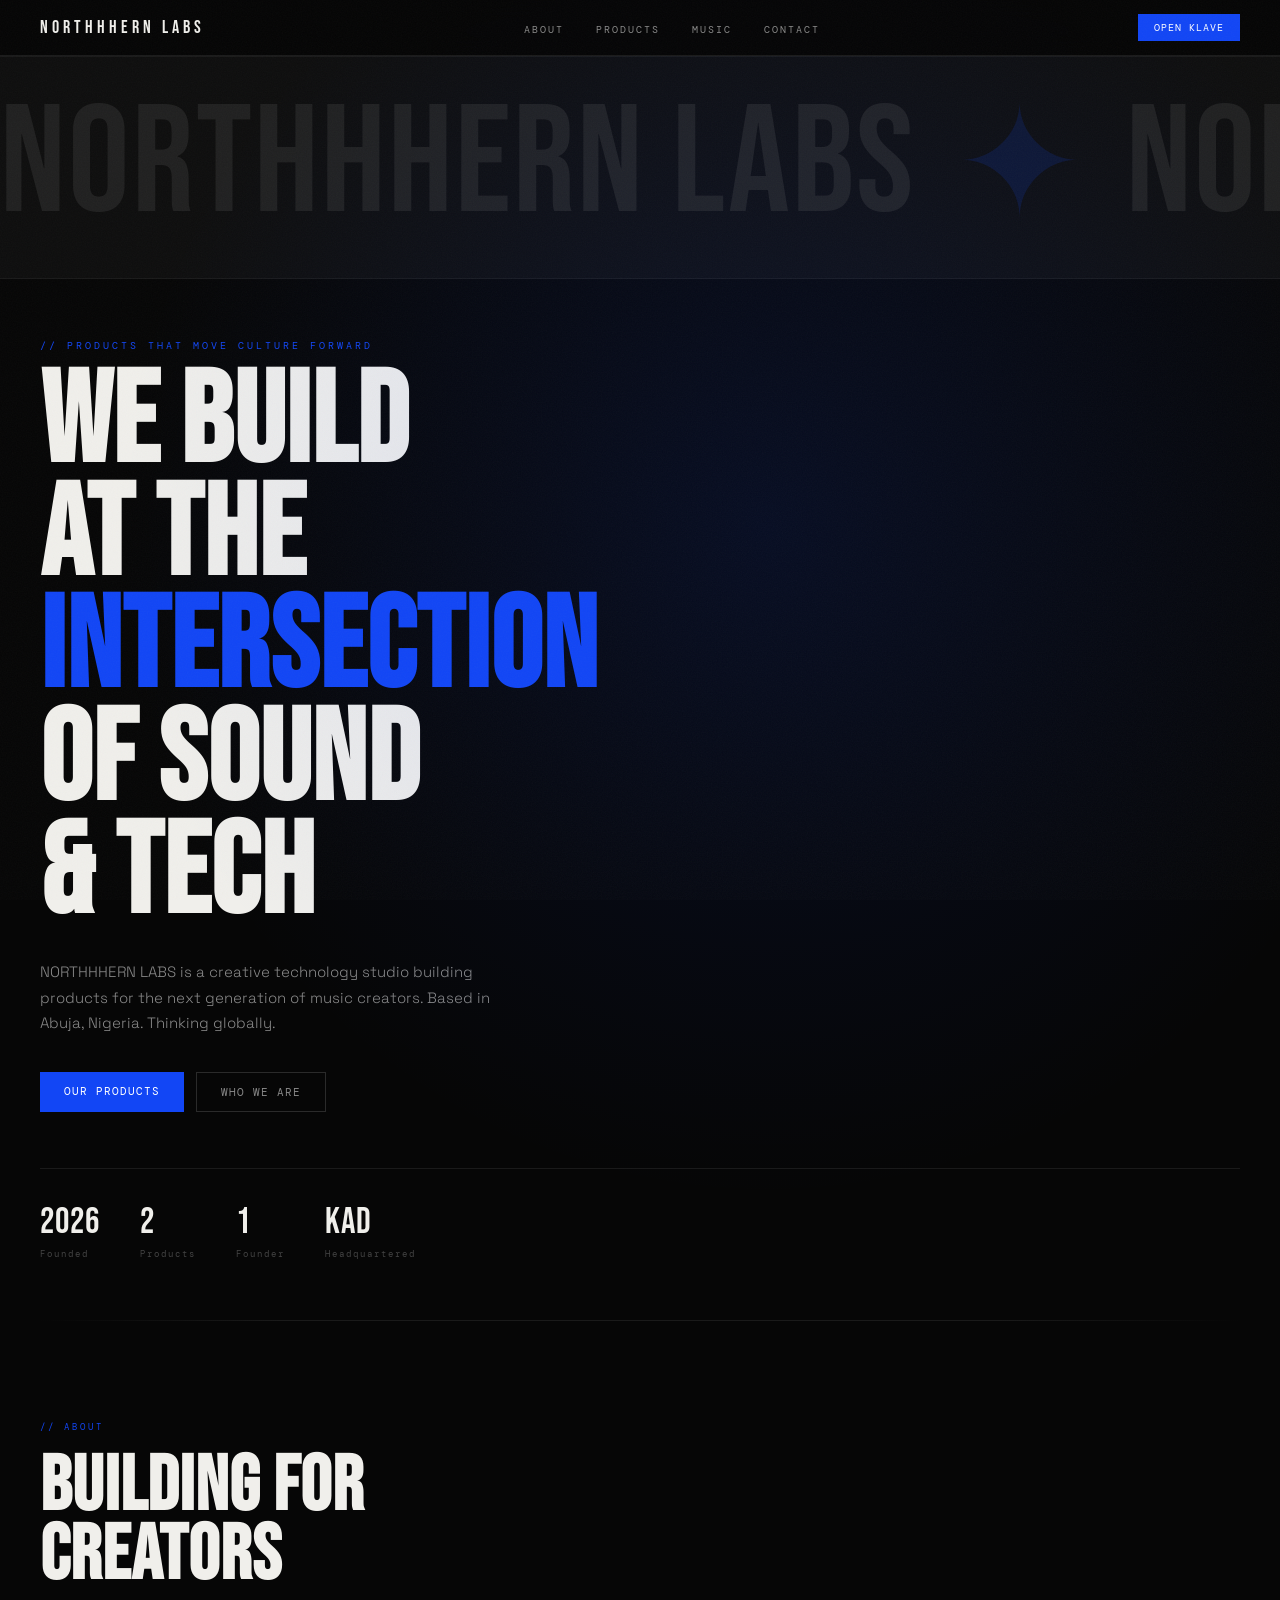
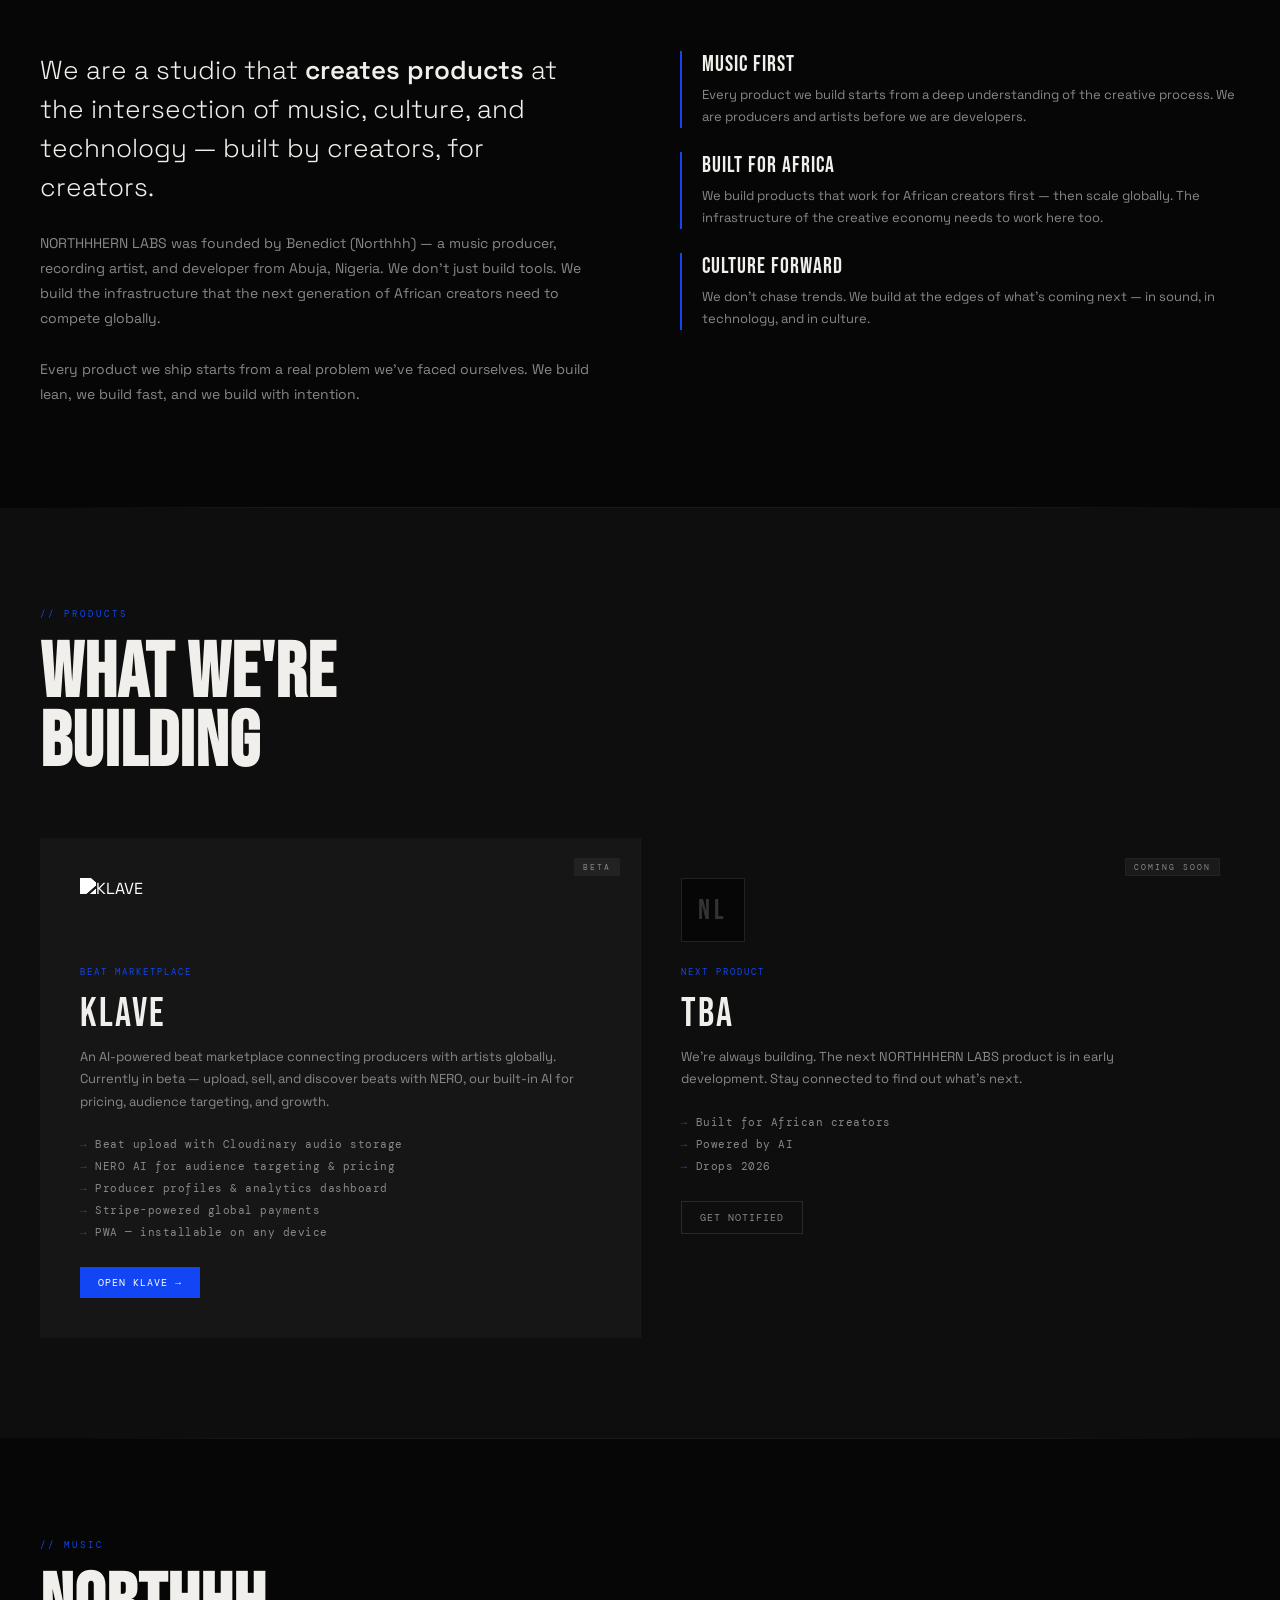
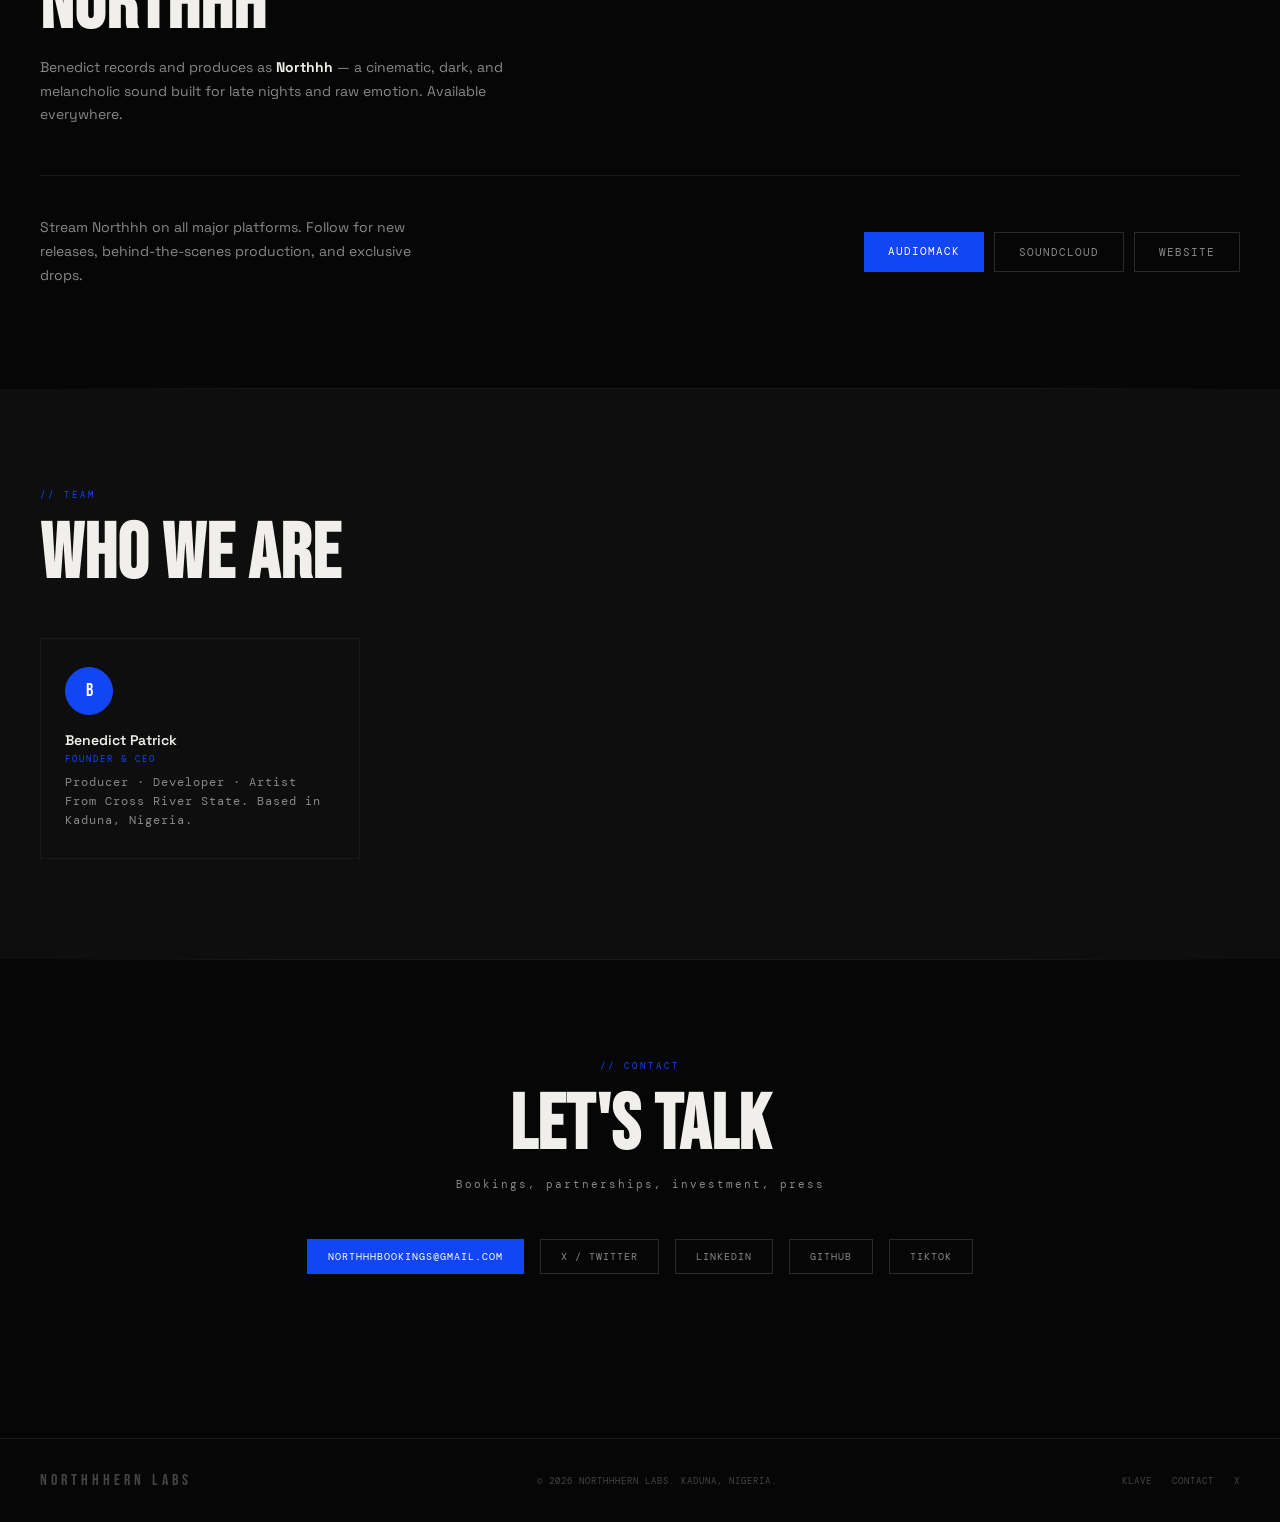
==== index.html @ 4d2eaf71 "Create index.html" ====
<!DOCTYPE html>
<html lang="en">
<head>
<meta charset="UTF-8"/>
<meta name="viewport" content="width=device-width, initial-scale=1.0"/>
<title>NORTHHHERN LABS</title>
<link href="https://fonts.googleapis.com/css2?family=Bebas+Neue&family=Space+Grotesk:wght@300;400;500;600&family=DM+Mono:wght@300;400&display=swap" rel="stylesheet"/>
<style>
*{margin:0;padding:0;box-sizing:border-box;}
:root{
  --black:#060606;
  --black2:#0e0e0e;
  --black3:#161616;
  --white:#F0EFEB;
  --blue:#1246F5;
  --blue2:#2D5BFF;
  --muted:#444;
  --muted2:#888;
  --H:'Bebas Neue',sans-serif;
  --B:'Space Grotesk',sans-serif;
  --M:'DM Mono',monospace;
}

html{scroll-behavior:smooth;}
body{background:var(--black);color:var(--white);font-family:var(--B);overflow-x:hidden;}

/* grain */
body::before{
  content:'';position:fixed;inset:0;pointer-events:none;z-index:9999;opacity:.035;
  background-image:url("data:image/svg+xml,%3Csvg xmlns='http://www.w3.org/2000/svg' width='250' height='250'%3E%3Cfilter id='n'%3E%3CfeTurbulence type='fractalNoise' baseFrequency='0.8' numOctaves='4'/%3E%3C/filter%3E%3Crect width='250' height='250' filter='url(%23n)'/%3E%3C/svg%3E");
}

/* ── NAV ── */
nav{
  position:fixed;top:0;left:0;right:0;z-index:500;
  height:56px;display:flex;align-items:center;justify-content:space-between;
  padding:0 40px;
  background:rgba(6,6,6,0.9);
  backdrop-filter:blur(12px);
  border-bottom:1px solid #1a1a1a;
}
.nav-logo{
  font-family:var(--H);font-size:18px;letter-spacing:4px;
  color:var(--white);text-decoration:none;
}
.nav-links{display:flex;gap:32px;list-style:none;}
.nav-links a{
  font-family:var(--M);font-size:10px;letter-spacing:2px;text-transform:uppercase;
  color:var(--muted2);text-decoration:none;transition:color .15s;cursor:pointer;
}
.nav-links a:hover{color:var(--white);}
.nav-cta{
  font-family:var(--M);font-size:10px;letter-spacing:1px;text-transform:uppercase;
  padding:7px 16px;background:var(--blue);color:#fff;border:none;cursor:pointer;
  text-decoration:none;transition:background .15s;
}
.nav-cta:hover{background:var(--blue2);}

/* ── HERO ── */
.hero{
  min-height:100vh;display:flex;flex-direction:column;justify-content:flex-end;
  padding:0 0 60px;overflow:hidden;position:relative;
}

.hero-bg{
  position:absolute;inset:0;
  background:radial-gradient(ellipse at 60% 40%, rgba(18,70,245,0.12) 0%, transparent 60%);
}

/* the signature — oversized scrolling marquee */
.marquee-wrap{
  overflow:hidden;border-top:1px solid #1a1a1a;border-bottom:1px solid #1a1a1a;
  margin-bottom:60px;background:var(--black2);
  padding:16px 0;
}
.marquee-track{
  display:flex;gap:40px;white-space:nowrap;
  animation:marquee 18s linear infinite;
  width:max-content;
}
.marquee-track span{
  font-family:var(--H);font-size:clamp(80px,12vw,160px);
  letter-spacing:2px;color:var(--white);opacity:.08;
  flex-shrink:0;
}
.marquee-track span.accent{color:var(--blue);opacity:.15;}
@keyframes marquee{from{transform:translateX(0);}to{transform:translateX(-50%)}}

.hero-content{padding:0 40px;}
.hero-eyebrow{
  font-family:var(--M);font-size:10px;letter-spacing:3px;text-transform:uppercase;
  color:var(--blue);margin-bottom:16px;
}
.hero-title{
  font-family:var(--H);
  font-size:clamp(56px,10vw,140px);
  line-height:.88;letter-spacing:1px;
  margin-bottom:28px;
}
.hero-title em{font-style:normal;color:var(--blue);}
.hero-body{
  max-width:480px;font-size:15px;font-weight:300;
  color:var(--muted2);line-height:1.7;margin-bottom:36px;
}
.hero-actions{display:flex;gap:12px;flex-wrap:wrap;}
.btn-primary{
  font-family:var(--M);font-size:11px;letter-spacing:1px;text-transform:uppercase;
  padding:12px 24px;background:var(--blue);color:#fff;border:none;cursor:pointer;
  text-decoration:none;transition:background .15s;display:inline-block;
}
.btn-primary:hover{background:var(--blue2);}
.btn-ghost{
  font-family:var(--M);font-size:11px;letter-spacing:1px;text-transform:uppercase;
  padding:12px 24px;background:transparent;color:var(--muted2);
  border:1px solid #2a2a2a;cursor:pointer;text-decoration:none;
  transition:all .15s;display:inline-block;
}
.btn-ghost:hover{border-color:var(--white);color:var(--white);}

.hero-stats{
  display:flex;gap:40px;margin-top:56px;
  padding-top:32px;border-top:1px solid #1a1a1a;
}
.stat-val{font-family:var(--H);font-size:36px;letter-spacing:1px;color:var(--white);}
.stat-label{font-family:var(--M);font-size:9px;color:var(--muted);letter-spacing:2px;margin-top:4px;}

/* ── SECTIONS ── */
section{padding:100px 40px;}

.section-label{
  font-family:var(--M);font-size:9px;letter-spacing:3px;text-transform:uppercase;
  color:var(--blue);margin-bottom:20px;display:block;
}
.section-title{
  font-family:var(--H);font-size:clamp(36px,6vw,80px);
  letter-spacing:1px;line-height:.9;margin-bottom:0;
}

/* ── ABOUT ── */
.about{background:var(--black);}
.about-grid{
  display:grid;grid-template-columns:1fr 1fr;gap:80px;align-items:start;
  margin-top:60px;
}
.about-left{}
.about-statement{
  font-size:clamp(18px,2.5vw,26px);font-weight:300;line-height:1.5;
  color:var(--white);margin-bottom:24px;
}
.about-statement strong{font-weight:600;}
.about-body{font-size:14px;color:var(--muted2);line-height:1.8;}

.about-right{display:flex;flex-direction:column;gap:24px;}
.pillar{
  border-left:2px solid var(--blue);padding-left:20px;
}
.pillar-title{font-family:var(--H);font-size:22px;letter-spacing:1px;margin-bottom:6px;}
.pillar-body{font-size:13px;color:var(--muted2);line-height:1.7;}

/* ── PRODUCTS ── */
.products{background:var(--black2);}
.products-grid{display:grid;grid-template-columns:1fr 1fr;gap:1px;background:#1a1a1a;margin-top:60px;}

.product-card{
  background:var(--black2);padding:40px;
  transition:background .2s;position:relative;overflow:hidden;
}
.product-card:hover{background:var(--black3);}
.product-card.featured{background:var(--black3);}

.pc-logo{
  width:64px;height:64px;margin-bottom:24px;
  display:flex;align-items:center;justify-content:center;
}
.pc-logo img{width:100%;height:100%;object-fit:contain;filter:brightness(0) invert(1);}

.pc-tag{
  font-family:var(--M);font-size:9px;letter-spacing:2px;text-transform:uppercase;
  color:var(--blue);margin-bottom:12px;
}
.pc-name{font-family:var(--H);font-size:40px;letter-spacing:2px;margin-bottom:8px;}
.pc-sub{font-size:13px;color:var(--muted2);line-height:1.7;margin-bottom:24px;}
.pc-features{list-style:none;display:flex;flex-direction:column;gap:8px;margin-bottom:28px;}
.pc-features li{
  font-family:var(--M);font-size:11px;color:var(--muted2);letter-spacing:.5px;
  display:flex;align-items:center;gap:8px;
}
.pc-features li::before{content:'→';color:var(--blue);}
.pc-link{
  font-family:var(--M);font-size:10px;letter-spacing:1px;text-transform:uppercase;
  padding:9px 18px;background:var(--blue);color:#fff;text-decoration:none;
  display:inline-block;transition:background .15s;
}
.pc-link:hover{background:var(--blue2);}
.pc-link.ghost{background:transparent;border:1px solid #2a2a2a;color:var(--muted2);}
.pc-link.ghost:hover{border-color:var(--white);color:var(--white);}

.pc-status{
  position:absolute;top:20px;right:20px;
  font-family:var(--M);font-size:8px;letter-spacing:2px;text-transform:uppercase;
  padding:3px 8px;
}
.pc-status.live{background:rgba(18,70,245,.15);color:var(--blue);border:1px solid rgba(18,70,245,.3);}
.pc-status.soon{background:rgba(255,255,255,.05);color:var(--muted2);border:1px solid #222;}

/* ── MUSIC ── */
.music{background:var(--black);}
.music-grid{
  display:grid;grid-template-columns:repeat(auto-fill,minmax(160px,1fr));
  gap:20px;margin-top:48px;
}
.music-card{cursor:pointer;transition:transform .15s;}
.music-card:hover{transform:translateY(-4px);}
.mc-art{
  aspect-ratio:1;background:var(--black3);margin-bottom:12px;
  display:flex;align-items:center;justify-content:center;
  font-family:var(--H);font-size:48px;color:#222;
  position:relative;overflow:hidden;border:1px solid #1a1a1a;
}
.mc-art-bg{position:absolute;inset:0;opacity:.4;}
.mc-play{
  position:absolute;inset:0;background:rgba(18,70,245,.7);
  display:flex;align-items:center;justify-content:center;
  opacity:0;transition:opacity .15s;font-size:20px;
}
.music-card:hover .mc-play{opacity:1;}
.mc-title{font-size:13px;font-weight:600;margin-bottom:3px;}
.mc-meta{font-family:var(--M);font-size:10px;color:var(--muted2);letter-spacing:1px;}

.music-cta{
  margin-top:48px;padding-top:40px;border-top:1px solid #1a1a1a;
  display:flex;align-items:center;justify-content:space-between;gap:24px;flex-wrap:wrap;
}
.music-cta-text{font-size:14px;color:var(--muted2);max-width:400px;line-height:1.7;}

/* ── TEAM ── */
.team{background:var(--black2);}
.team-grid{display:grid;grid-template-columns:repeat(auto-fill,minmax(200px,1fr));gap:1px;background:#1a1a1a;margin-top:48px;}
.team-card{background:var(--black2);padding:28px 24px;}
.tc-av{
  width:48px;height:48px;border-radius:50%;background:var(--black3);
  border:1px solid #222;margin-bottom:16px;
  display:flex;align-items:center;justify-content:center;
  font-family:var(--H);font-size:18px;color:var(--muted);
}
.tc-name{font-size:14px;font-weight:600;margin-bottom:4px;}
.tc-role{font-family:var(--M);font-size:9px;color:var(--blue);letter-spacing:2px;text-transform:uppercase;margin-bottom:8px;}
.tc-equity{font-family:var(--M);font-size:10px;color:var(--muted);letter-spacing:1px;}

/* ── CONTACT ── */
.contact{background:var(--black);text-align:center;}
.contact .section-title{margin-bottom:16px;}
.contact-sub{font-family:var(--M);font-size:11px;color:var(--muted2);letter-spacing:2px;margin-bottom:48px;}
.contact-links{display:flex;gap:16px;justify-content:center;flex-wrap:wrap;margin-bottom:64px;}
.contact-link{
  font-family:var(--M);font-size:10px;letter-spacing:1px;text-transform:uppercase;
  padding:10px 20px;border:1px solid #2a2a2a;color:var(--muted2);
  text-decoration:none;transition:all .15s;
}
.contact-link:hover{border-color:var(--blue);color:var(--blue);}
.contact-link.primary{background:var(--blue);color:#fff;border-color:var(--blue);}
.contact-link.primary:hover{background:var(--blue2);}

/* ── FOOTER ── */
footer{
  padding:32px 40px;border-top:1px solid #1a1a1a;
  display:flex;align-items:center;justify-content:space-between;flex-wrap:wrap;gap:16px;
  background:var(--black);
}
.footer-logo{font-family:var(--H);font-size:16px;letter-spacing:4px;color:var(--muted);}
.footer-copy{font-family:var(--M);font-size:9px;color:var(--muted);letter-spacing:1px;}
.footer-links{display:flex;gap:20px;}
.footer-links a{font-family:var(--M);font-size:9px;color:var(--muted);letter-spacing:1px;text-decoration:none;transition:color .15s;}
.footer-links a:hover{color:var(--white);}

/* ── DIVIDER ── */
.pipe-divider{
  height:1px;background:linear-gradient(to right,transparent,#1a1a1a 20%,#1a1a1a 80%,transparent);
  margin:0 40px;
}

/* ── RESPONSIVE ── */
@media(max-width:768px){
  nav{padding:0 20px;}
  .nav-links{display:none;}
  section{padding:64px 20px;}
  .hero-content{padding:0 20px;}
  .hero-stats{gap:24px;flex-wrap:wrap;}
  .about-grid{grid-template-columns:1fr;gap:40px;}
  .products-grid{grid-template-columns:1fr;}
  .team-grid{grid-template-columns:1fr 1fr;}
  .music-grid{grid-template-columns:repeat(auto-fill,minmax(130px,1fr));}
  .music-cta{flex-direction:column;align-items:flex-start;}
  footer{flex-direction:column;align-items:flex-start;padding:24px 20px;}
  .pipe-divider{margin:0 20px;}
  .marquee-track span{font-size:clamp(60px,16vw,100px);}
}
</style>
</head>
<body>

<!-- NAV -->
<nav>
  <a class="nav-logo" href="#">NORTHHHERN LABS</a>
  <ul class="nav-links">
    <li><a href="#about">About</a></li>
    <li><a href="#products">Products</a></li>
    <li><a href="#music">Music</a></li>
    <li><a href="#contact">Contact</a></li>
  </ul>
  <a class="nav-cta" href="https://nero-sandy.vercel.app" target="_blank">Open KLAVE</a>
</nav>

<!-- HERO -->
<div class="hero" style="padding-top:56px;">
  <div class="hero-bg"></div>

  <div class="marquee-wrap">
    <div class="marquee-track">
      <span>NORTHHHERN LABS</span>
      <span class="accent">✦</span>
      <span>NORTHHHERN LABS</span>
      <span class="accent">✦</span>
      <span>NORTHHHERN LABS</span>
      <span class="accent">✦</span>
      <span>NORTHHHERN LABS</span>
      <span class="accent">✦</span>
      <span>NORTHHHERN LABS</span>
      <span class="accent">✦</span>
      <span>NORTHHHERN LABS</span>
      <span class="accent">✦</span>
    </div>
  </div>

  <div class="hero-content">
    <div class="hero-eyebrow">// Products that move culture forward</div>
    <h1 class="hero-title">WE BUILD<br>AT THE<br><em>INTERSECTION</em><br>OF SOUND<br>& TECH</h1>
    <p class="hero-body">NORTHHHERN LABS is a creative technology studio building products for the next generation of music creators. Based in Abuja, Nigeria. Thinking globally.</p>
    <div class="hero-actions">
      <a class="btn-primary" href="#products">Our Products</a>
      <a class="btn-ghost" href="#about">Who We Are</a>
    </div>

    <div class="hero-stats">
      <div>
        <div class="stat-val">2026</div>
        <div class="stat-label">Founded</div>
      </div>
      <div>
        <div class="stat-val">2</div>
        <div class="stat-label">Products</div>
      </div>
      <div>
        <div class="stat-val">1</div>
        <div class="stat-label">Founder</div>
      </div>
      <div>
        <div class="stat-val">KAD</div>
        <div class="stat-label">Headquartered</div>
      </div>
    </div>
  </div>
</div>

<div class="pipe-divider"></div>

<!-- ABOUT -->
<section class="about" id="about">
  <span class="section-label">// About</span>
  <h2 class="section-title">BUILDING FOR<br>CREATORS</h2>
  <div class="about-grid">
    <div class="about-left">
      <p class="about-statement">We are a studio that <strong>creates products</strong> at the intersection of music, culture, and technology — built by creators, for creators.</p>
      <p class="about-body">NORTHHHERN LABS was founded by Benedict (Northhh) — a music producer, recording artist, and developer from Abuja, Nigeria. We don't just build tools. We build the infrastructure that the next generation of African creators need to compete globally.<br><br>Every product we ship starts from a real problem we've faced ourselves. We build lean, we build fast, and we build with intention.</p>
    </div>
    <div class="about-right">
      <div class="pillar">
        <div class="pillar-title">MUSIC FIRST</div>
        <div class="pillar-body">Every product we build starts from a deep understanding of the creative process. We are producers and artists before we are developers.</div>
      </div>
      <div class="pillar">
        <div class="pillar-title">BUILT FOR AFRICA</div>
        <div class="pillar-body">We build products that work for African creators first — then scale globally. The infrastructure of the creative economy needs to work here too.</div>
      </div>
      <div class="pillar">
        <div class="pillar-title">CULTURE FORWARD</div>
        <div class="pillar-body">We don't chase trends. We build at the edges of what's coming next — in sound, in technology, and in culture.</div>
      </div>
    </div>
  </div>
</section>

<div class="pipe-divider"></div>

<!-- PRODUCTS -->
<section class="products" id="products">
  <span class="section-label">// Products</span>
  <h2 class="section-title">WHAT WE'RE<br>BUILDING</h2>
  <div class="products-grid">

    <!-- KLAVE -->
    <div class="product-card featured">
      <div class="pc-status soon">BETA</div>
      <div class="pc-logo">
        <img src="/KLAVE_Discord_PFP.png" alt="KLAVE"/>
      </div>
      <div class="pc-tag">Beat Marketplace</div>
      <div class="pc-name">KLAVE</div>
      <div class="pc-sub">An AI-powered beat marketplace connecting producers with artists globally. Currently in beta — upload, sell, and discover beats with NERO, our built-in AI for pricing, audience targeting, and growth.</div>
      <ul class="pc-features">
        <li>Beat upload with Cloudinary audio storage</li>
        <li>NERO AI for audience targeting & pricing</li>
        <li>Producer profiles & analytics dashboard</li>
        <li>Stripe-powered global payments</li>
        <li>PWA — installable on any device</li>
      </ul>
      <a class="pc-link" href="https://nero-sandy.vercel.app" target="_blank">Open KLAVE →</a>
    </div>

    <!-- NEXT PRODUCT -->
    <div class="product-card">
      <div class="pc-status soon">COMING SOON</div>
      <div class="pc-logo" style="background:var(--black);border:1px solid #222;display:flex;align-items:center;justify-content:center;">
        <span style="font-family:var(--H);font-size:28px;letter-spacing:4px;color:#333;">NL</span>
      </div>
      <div class="pc-tag">Next Product</div>
      <div class="pc-name">TBA</div>
      <div class="pc-sub">We're always building. The next NORTHHHERN LABS product is in early development. Stay connected to find out what's next.</div>
      <ul class="pc-features">
        <li>Built for African creators</li>
        <li>Powered by AI</li>
        <li>Drops 2026</li>
      </ul>
      <a class="pc-link ghost" href="#contact">Get Notified</a>
    </div>

  </div>
</section>

<div class="pipe-divider"></div>

<!-- MUSIC -->
<section class="music" id="music">
  <span class="section-label">// Music</span>
  <h2 class="section-title">NORTHHH</h2>
  <div style="margin-top:16px;font-size:14px;color:var(--muted2);max-width:480px;line-height:1.7;">
    Benedict records and produces as <strong style="color:var(--white);">Northhh</strong> — a cinematic, dark, and melancholic sound built for late nights and raw emotion. Available everywhere.
  </div>

  <div class="music-cta">
    <p class="music-cta-text">Stream Northhh on all major platforms. Follow for new releases, behind-the-scenes production, and exclusive drops.</p>
    <div style="display:flex;gap:10px;flex-wrap:wrap;">
      <a class="btn-primary" href="https://audiomack.com/northhh" target="_blank">Audiomack</a>
      <a class="btn-ghost" href="https://soundcloud.com/northhh" target="_blank">SoundCloud</a>
      <a class="btn-ghost" href="https://northhhdotcum.vercel.app" target="_blank">Website</a>
    </div>
  </div>
</section>

<div class="pipe-divider"></div>

<!-- TEAM -->
<section class="team" id="team">
  <span class="section-label">// Team</span>
  <h2 class="section-title">WHO WE ARE</h2>
  <div style="margin-top:48px;max-width:320px;">
    <div class="team-card" style="border:1px solid #1a1a1a;">
      <div class="tc-av" style="background:var(--blue);color:#fff;border-color:var(--blue);">B</div>
      <div class="tc-name">Benedict Patrick</div>
      <div class="tc-role">Founder & CEO</div>
      <div class="tc-equity" style="margin-top:8px;font-size:12px;color:var(--muted2);line-height:1.6;">Producer · Developer · Artist<br>From Cross River State. Based in Kaduna, Nigeria.</div>
    </div>
  </div>
</section>

<div class="pipe-divider"></div>

<!-- CONTACT -->
<section class="contact" id="contact">
  <span class="section-label" style="display:block;text-align:center;">// Contact</span>
  <h2 class="section-title">LET'S TALK</h2>
  <p class="contact-sub">Bookings, partnerships, investment, press</p>
  <div class="contact-links">
    <a class="contact-link primary" href="mailto:Northhhbookings@gmail.com">Northhhbookings@gmail.com</a>
    <a class="contact-link" href="https://twitter.com/Beatsbynorthhh" target="_blank">X / Twitter</a>
    <a class="contact-link" href="https://www.linkedin.com/in/benedict-patrick" target="_blank">LinkedIn</a>
    <a class="contact-link" href="https://github.com/beatsbynorth21" target="_blank">GitHub</a>
    <a class="contact-link" href="https://www.tiktok.com/@Northhh_zzz" target="_blank">TikTok</a>
  </div>
</section>

<!-- FOOTER -->
<footer>
  <div class="footer-logo">NORTHHHERN LABS</div>
  <div class="footer-copy">© 2026 NORTHHHERN LABS. KADUNA, NIGERIA.</div>
  <div class="footer-links">
    <a href="https://nero-sandy.vercel.app" target="_blank">KLAVE</a>
    <a href="mailto:Northhhbookings@gmail.com">CONTACT</a>
    <a href="https://twitter.com/Beatsbynorthhh" target="_blank">X</a>
  </div>
</footer>

</body>
</html>
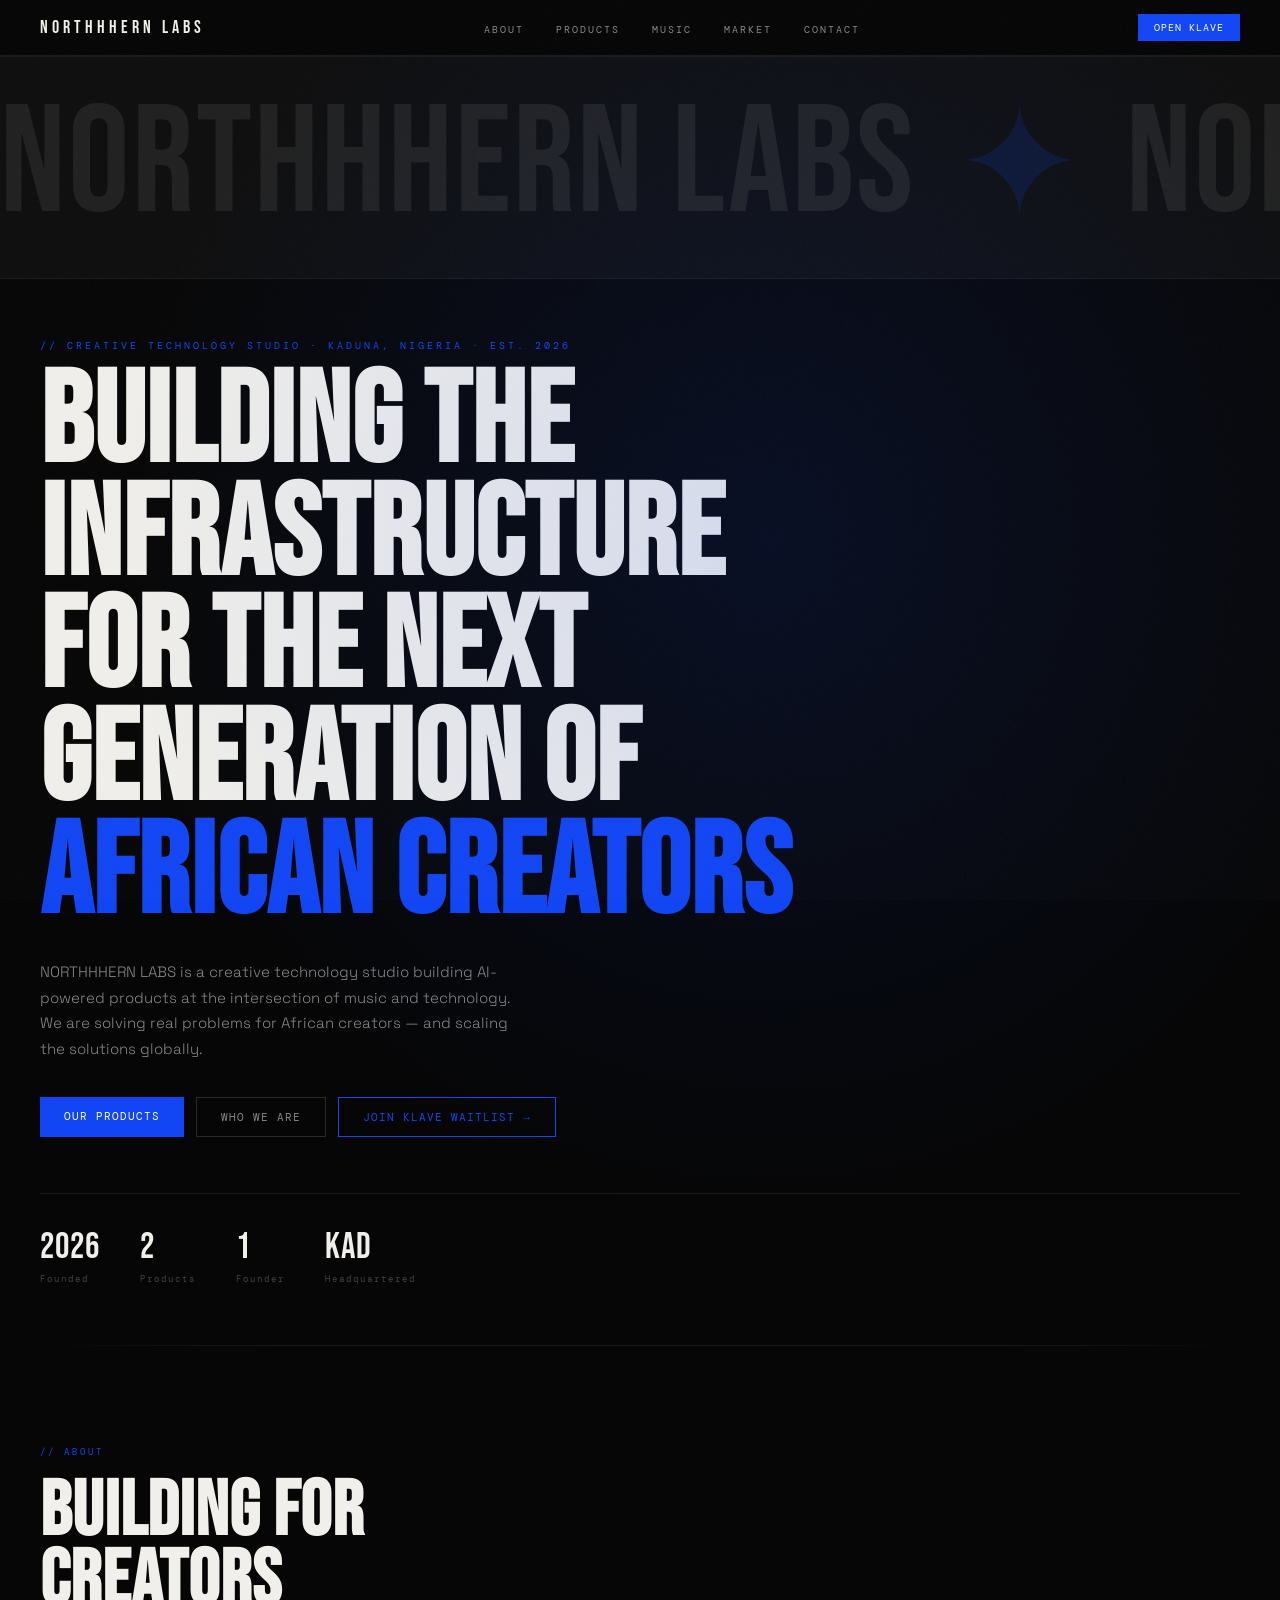
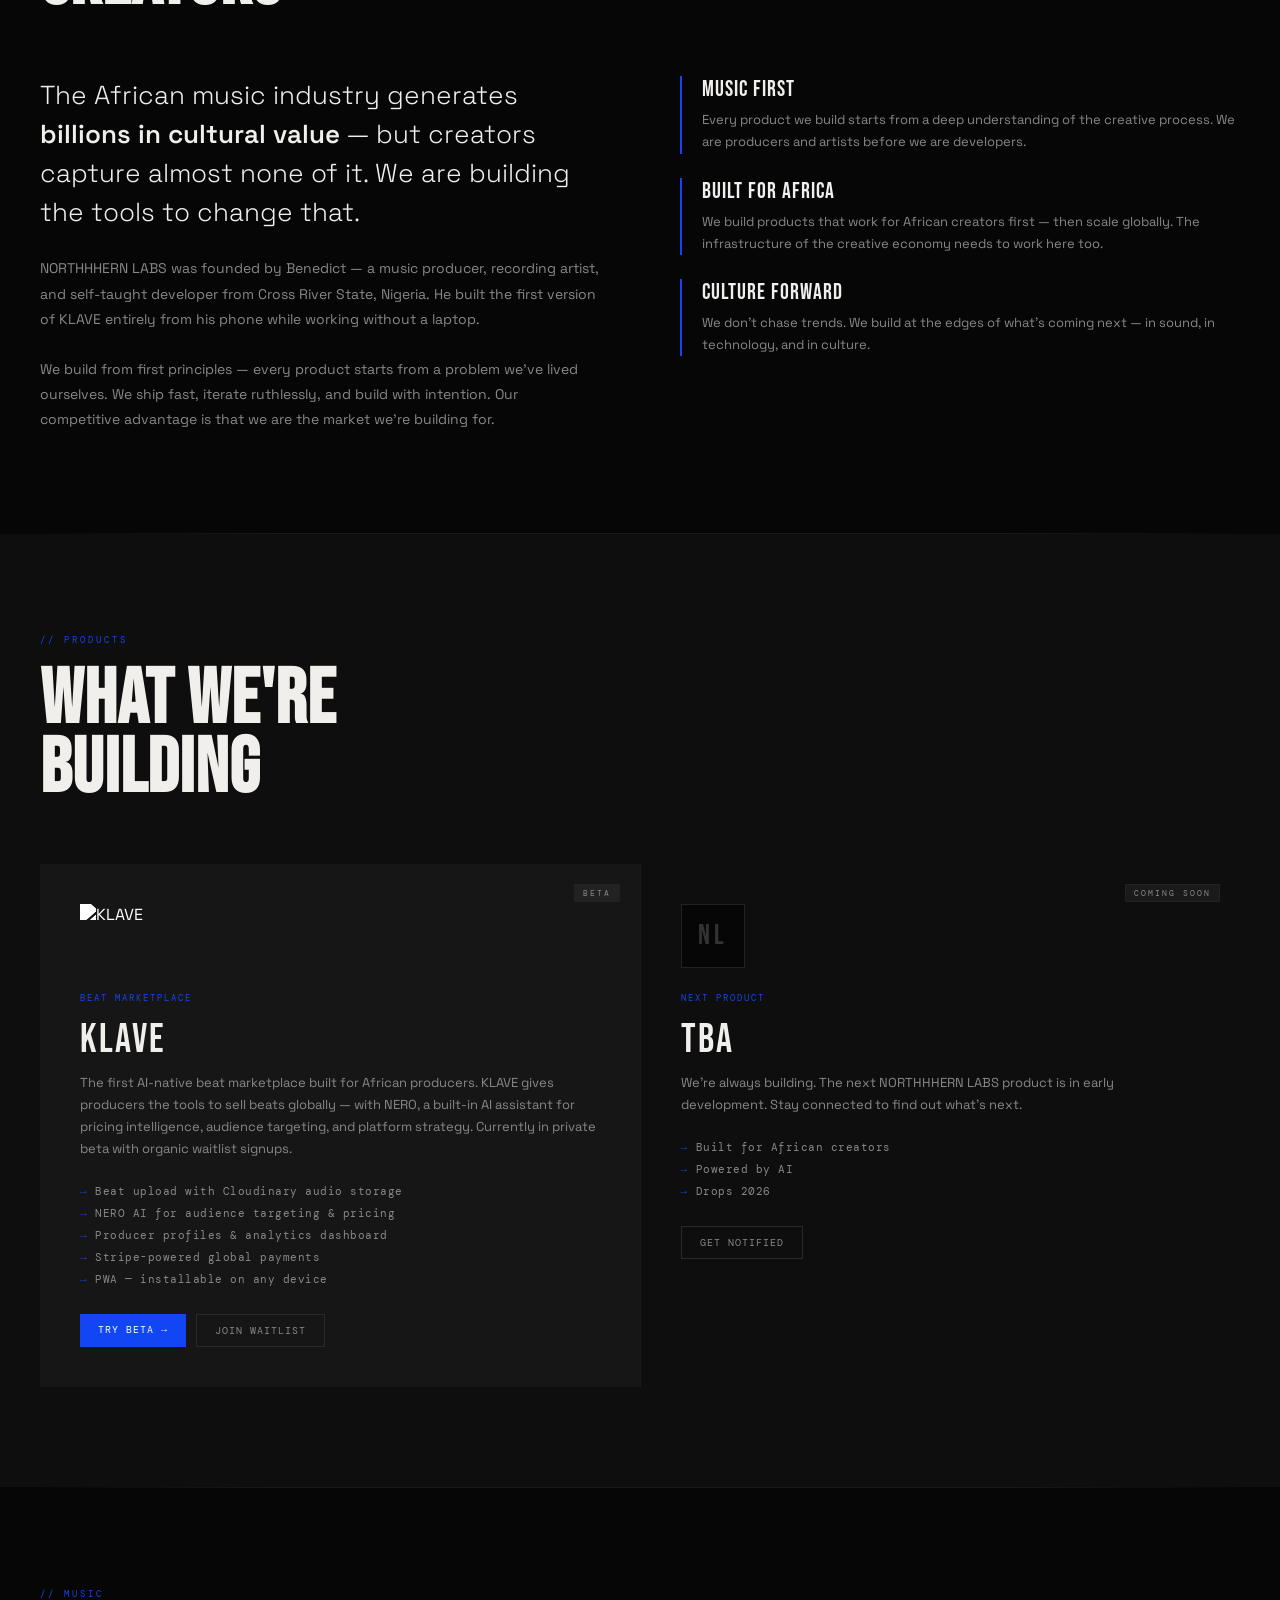
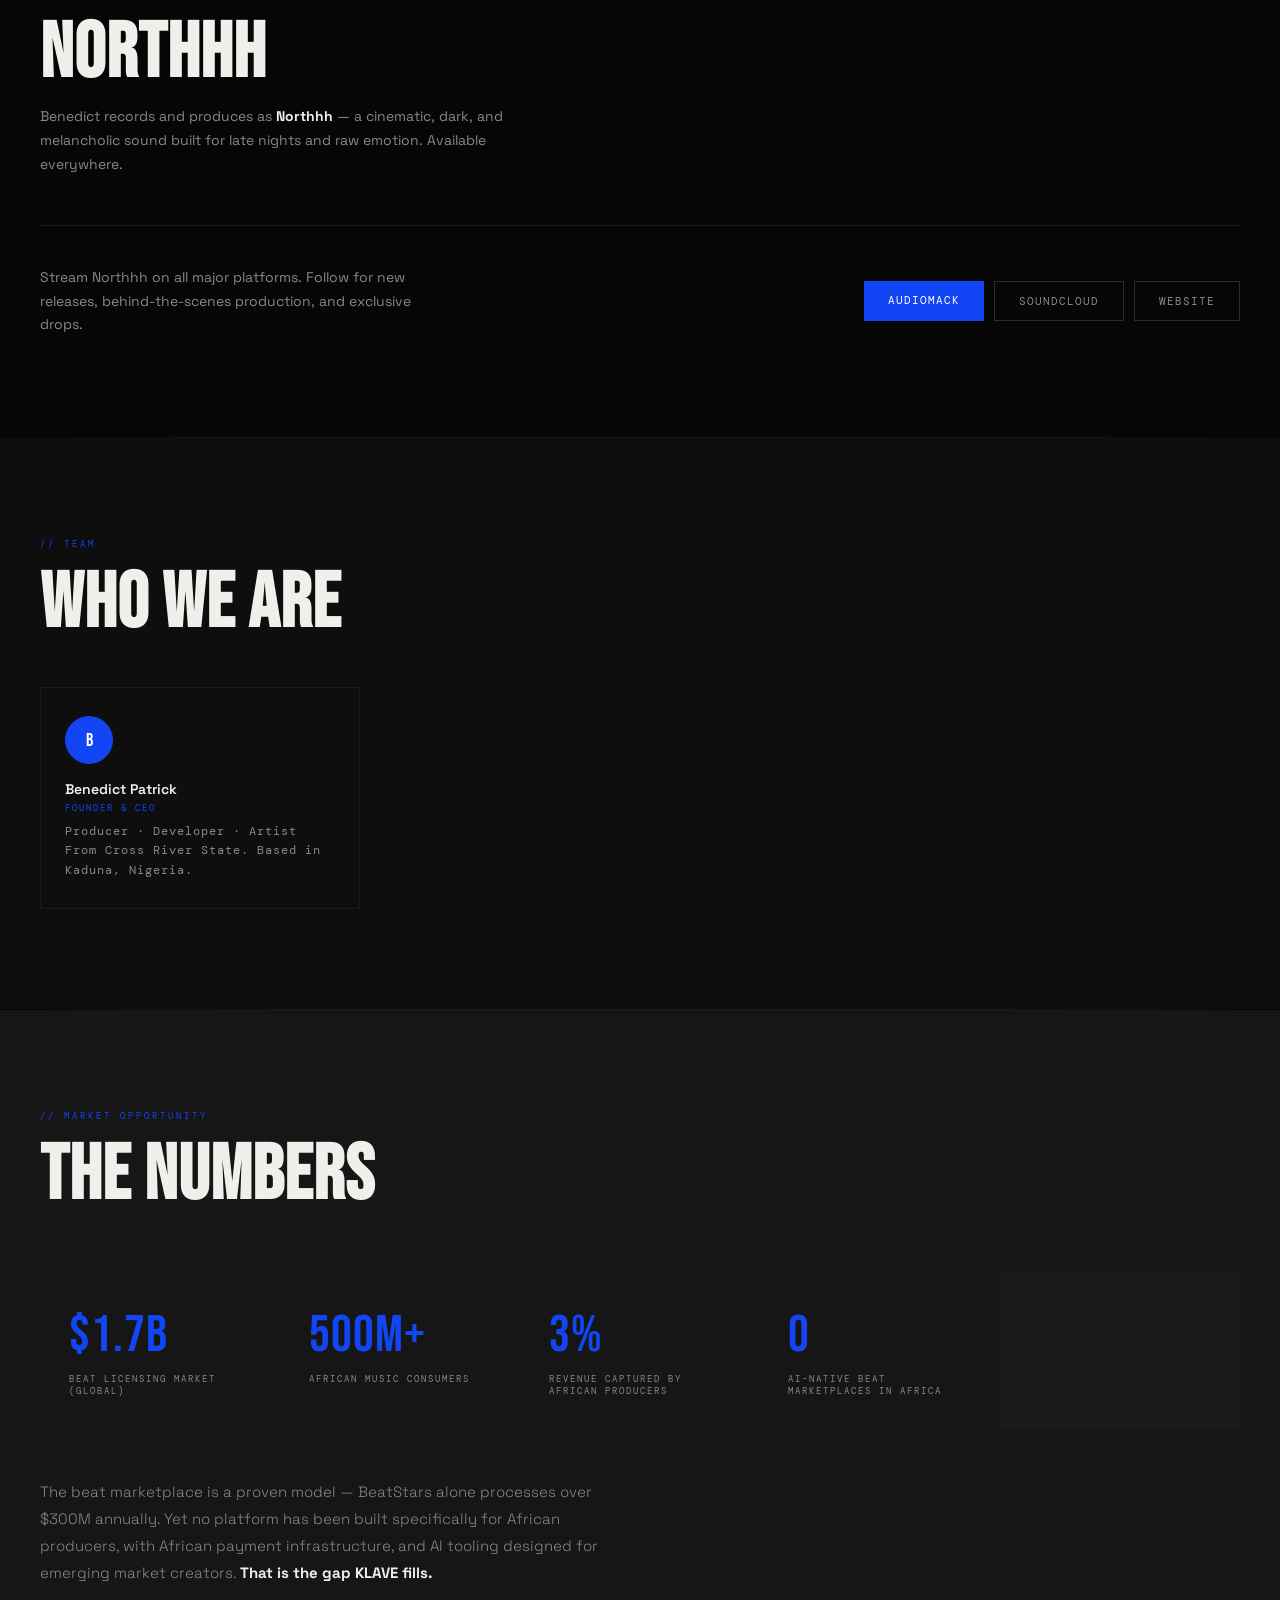
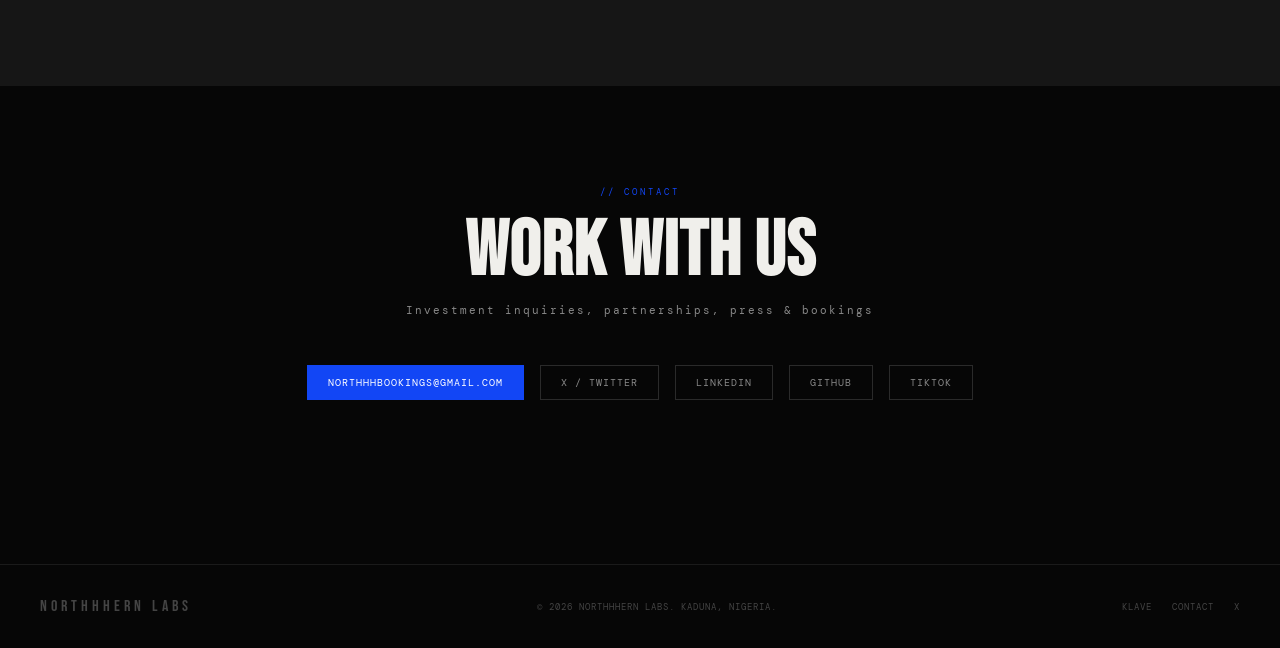
==== commit cfbdb9e5: "First update" ====
--- a/index.html
+++ b/index.html
@@ -306,6 +306,7 @@
     <li><a href="#about">About</a></li>
     <li><a href="#products">Products</a></li>
     <li><a href="#music">Music</a></li>
+    <li><a href="#market">Market</a></li>
     <li><a href="#contact">Contact</a></li>
   </ul>
   <a class="nav-cta" href="https://nero-sandy.vercel.app" target="_blank">Open KLAVE</a>
@@ -333,12 +334,13 @@
   </div>
 
   <div class="hero-content">
-    <div class="hero-eyebrow">// Products that move culture forward</div>
-    <h1 class="hero-title">WE BUILD<br>AT THE<br><em>INTERSECTION</em><br>OF SOUND<br>& TECH</h1>
-    <p class="hero-body">NORTHHHERN LABS is a creative technology studio building products for the next generation of music creators. Based in Abuja, Nigeria. Thinking globally.</p>
+    <div class="hero-eyebrow">// Creative Technology Studio · Kaduna, Nigeria · Est. 2026</div>
+    <h1 class="hero-title">BUILDING THE<br>INFRASTRUCTURE<br>FOR THE NEXT<br>GENERATION OF<br><em>AFRICAN CREATORS</em></h1>
+    <p class="hero-body">NORTHHHERN LABS is a creative technology studio building AI-powered products at the intersection of music and technology. We are solving real problems for African creators — and scaling the solutions globally.</p>
     <div class="hero-actions">
       <a class="btn-primary" href="#products">Our Products</a>
       <a class="btn-ghost" href="#about">Who We Are</a>
+      <a class="btn-ghost" href="https://splicewaitlist.vercel.app" target="_blank" style="border-color:var(--blue);color:var(--blue);">Join KLAVE Waitlist →</a>
     </div>
 
     <div class="hero-stats">
@@ -370,8 +372,8 @@
   <h2 class="section-title">BUILDING FOR<br>CREATORS</h2>
   <div class="about-grid">
     <div class="about-left">
-      <p class="about-statement">We are a studio that <strong>creates products</strong> at the intersection of music, culture, and technology — built by creators, for creators.</p>
-      <p class="about-body">NORTHHHERN LABS was founded by Benedict (Northhh) — a music producer, recording artist, and developer from Abuja, Nigeria. We don't just build tools. We build the infrastructure that the next generation of African creators need to compete globally.<br><br>Every product we ship starts from a real problem we've faced ourselves. We build lean, we build fast, and we build with intention.</p>
+      <p class="about-statement">The African music industry generates <strong>billions in cultural value</strong> — but creators capture almost none of it. We are building the tools to change that.</p>
+      <p class="about-body">NORTHHHERN LABS was founded by Benedict — a music producer, recording artist, and self-taught developer from Cross River State, Nigeria. He built the first version of KLAVE entirely from his phone while working without a laptop.<br><br>We build from first principles — every product starts from a problem we've lived ourselves. We ship fast, iterate ruthlessly, and build with intention. Our competitive advantage is that we are the market we're building for.</p>
     </div>
     <div class="about-right">
       <div class="pillar">
@@ -406,7 +408,7 @@
       </div>
       <div class="pc-tag">Beat Marketplace</div>
       <div class="pc-name">KLAVE</div>
-      <div class="pc-sub">An AI-powered beat marketplace connecting producers with artists globally. Currently in beta — upload, sell, and discover beats with NERO, our built-in AI for pricing, audience targeting, and growth.</div>
+      <div class="pc-sub">The first AI-native beat marketplace built for African producers. KLAVE gives producers the tools to sell beats globally — with NERO, a built-in AI assistant for pricing intelligence, audience targeting, and platform strategy. Currently in private beta with organic waitlist signups.</div>
       <ul class="pc-features">
         <li>Beat upload with Cloudinary audio storage</li>
         <li>NERO AI for audience targeting & pricing</li>
@@ -414,7 +416,10 @@
         <li>Stripe-powered global payments</li>
         <li>PWA — installable on any device</li>
       </ul>
-      <a class="pc-link" href="https://nero-sandy.vercel.app" target="_blank">Open KLAVE →</a>
+      <div style="display:flex;gap:10px;flex-wrap:wrap;">
+        <a class="pc-link" href="https://nero-sandy.vercel.app" target="_blank">Try Beta →</a>
+        <a class="pc-link ghost" href="https://splicewaitlist.vercel.app" target="_blank">Join Waitlist</a>
+      </div>
     </div>
 
     <!-- NEXT PRODUCT -->
@@ -452,7 +457,7 @@
     <div style="display:flex;gap:10px;flex-wrap:wrap;">
       <a class="btn-primary" href="https://audiomack.com/northhh" target="_blank">Audiomack</a>
       <a class="btn-ghost" href="https://soundcloud.com/northhh" target="_blank">SoundCloud</a>
-      <a class="btn-ghost" href="https://northhhdotcum.vercel.app" target="_blank">Website</a>
+      <a class="btn-ghost" href="https://t.co/rF6v9ky8tt" target="_blank">Website</a>
     </div>
   </div>
 </section>
@@ -475,11 +480,38 @@
 
 <div class="pipe-divider"></div>
 
+<!-- MARKET -->
+<section style="background:var(--black3);padding:100px 40px;" id="market">
+  <span class="section-label">// Market Opportunity</span>
+  <h2 class="section-title">THE NUMBERS</h2>
+  <div style="display:grid;grid-template-columns:repeat(auto-fill,minmax(220px,1fr));gap:1px;background:#1a1a1a;border:1px solid #1a1a1a;margin-top:60px;">
+    <div style="background:var(--black3);padding:32px 28px;">
+      <div style="font-family:var(--H);font-size:52px;color:var(--blue);letter-spacing:1px;">$1.7B</div>
+      <div style="font-family:var(--M);font-size:9px;color:var(--muted2);letter-spacing:2px;margin-top:6px;text-transform:uppercase;">Beat Licensing Market (Global)</div>
+    </div>
+    <div style="background:var(--black3);padding:32px 28px;">
+      <div style="font-family:var(--H);font-size:52px;color:var(--blue);letter-spacing:1px;">500M+</div>
+      <div style="font-family:var(--M);font-size:9px;color:var(--muted2);letter-spacing:2px;margin-top:6px;text-transform:uppercase;">African Music Consumers</div>
+    </div>
+    <div style="background:var(--black3);padding:32px 28px;">
+      <div style="font-family:var(--H);font-size:52px;color:var(--blue);letter-spacing:1px;">3%</div>
+      <div style="font-family:var(--M);font-size:9px;color:var(--muted2);letter-spacing:2px;margin-top:6px;text-transform:uppercase;">Revenue Captured by African Producers</div>
+    </div>
+    <div style="background:var(--black3);padding:32px 28px;">
+      <div style="font-family:var(--H);font-size:52px;color:var(--blue);letter-spacing:1px;">0</div>
+      <div style="font-family:var(--M);font-size:9px;color:var(--muted2);letter-spacing:2px;margin-top:6px;text-transform:uppercase;">AI-Native Beat Marketplaces in Africa</div>
+    </div>
+  </div>
+  <div style="margin-top:48px;max-width:560px;">
+    <p style="font-size:15px;font-weight:300;color:var(--muted2);line-height:1.8;">The beat marketplace is a proven model — BeatStars alone processes over $300M annually. Yet no platform has been built specifically for African producers, with African payment infrastructure, and AI tooling designed for emerging market creators. <strong style="color:var(--white);">That is the gap KLAVE fills.</strong></p>
+  </div>
+</section>
+
 <!-- CONTACT -->
 <section class="contact" id="contact">
   <span class="section-label" style="display:block;text-align:center;">// Contact</span>
-  <h2 class="section-title">LET'S TALK</h2>
-  <p class="contact-sub">Bookings, partnerships, investment, press</p>
+  <h2 class="section-title">WORK WITH US</h2>
+  <p class="contact-sub">Investment inquiries, partnerships, press & bookings</p>
   <div class="contact-links">
     <a class="contact-link primary" href="mailto:Northhhbookings@gmail.com">Northhhbookings@gmail.com</a>
     <a class="contact-link" href="https://twitter.com/Beatsbynorthhh" target="_blank">X / Twitter</a>
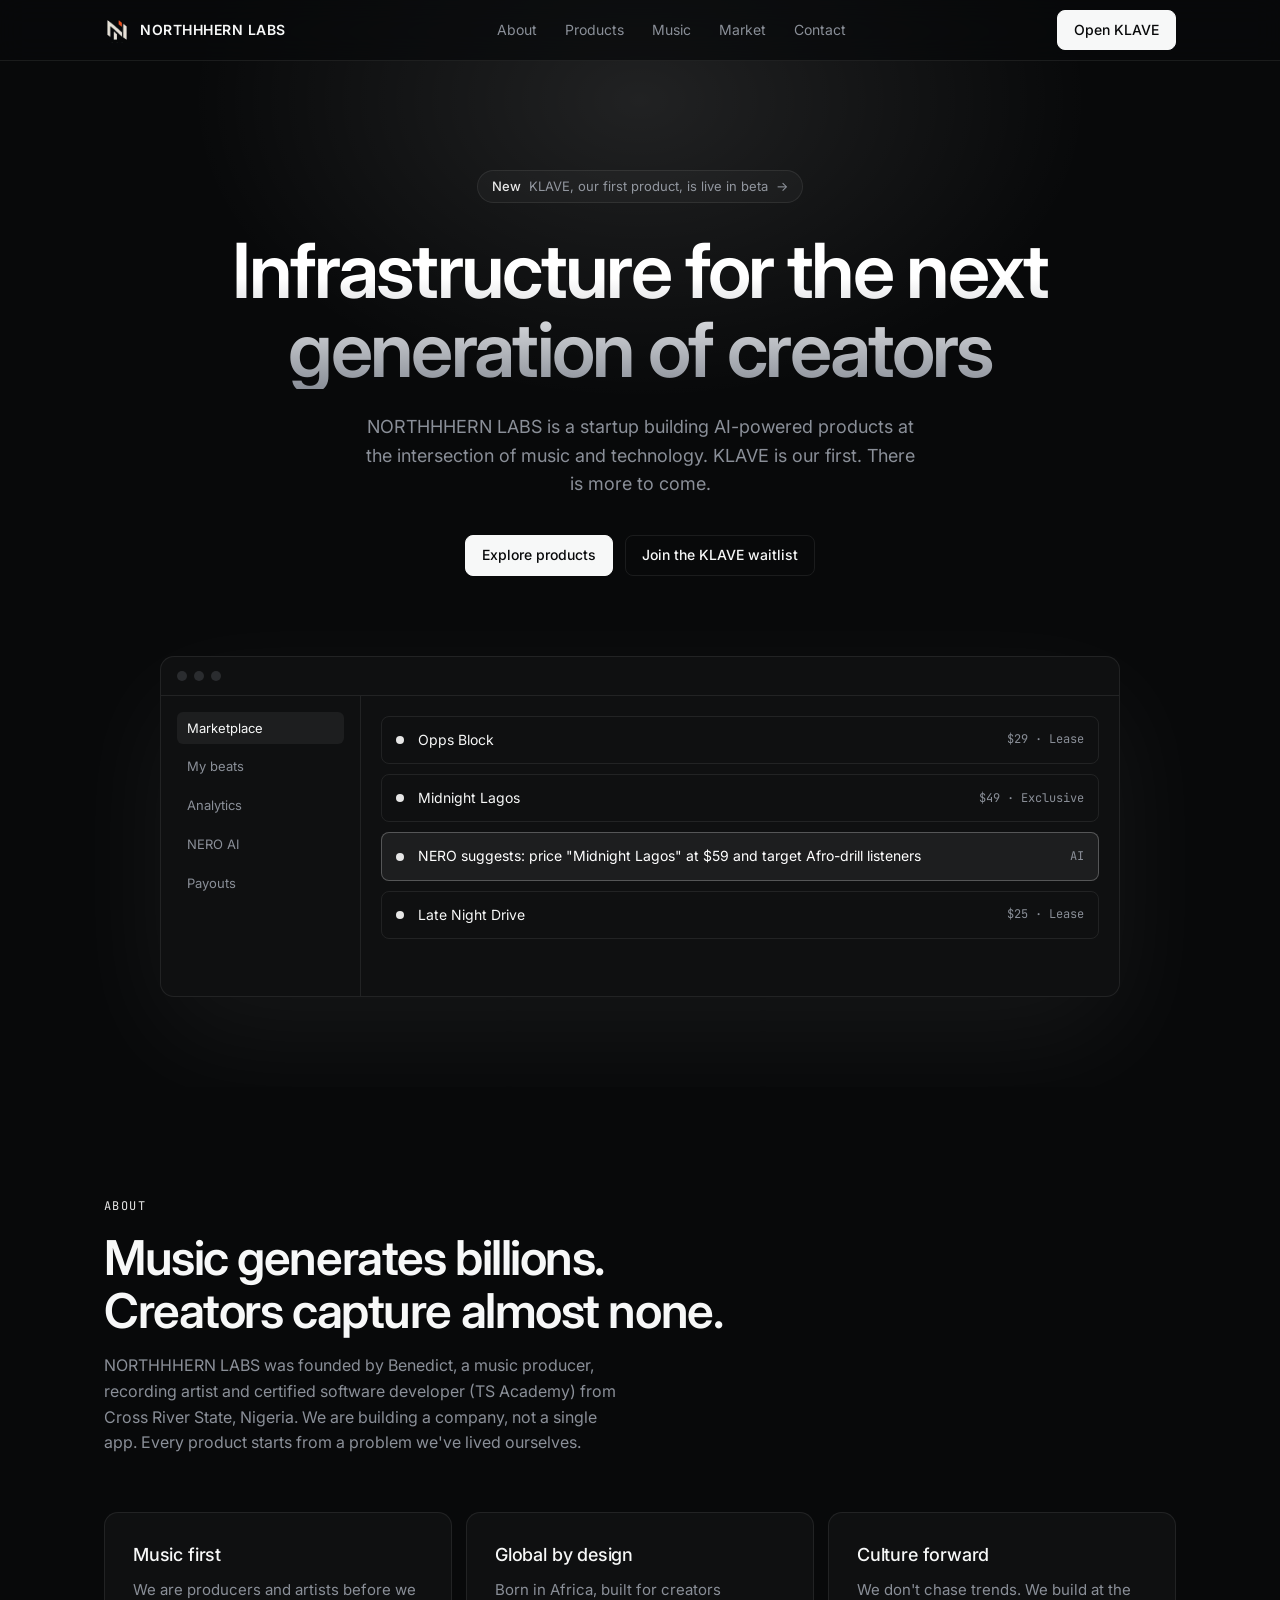
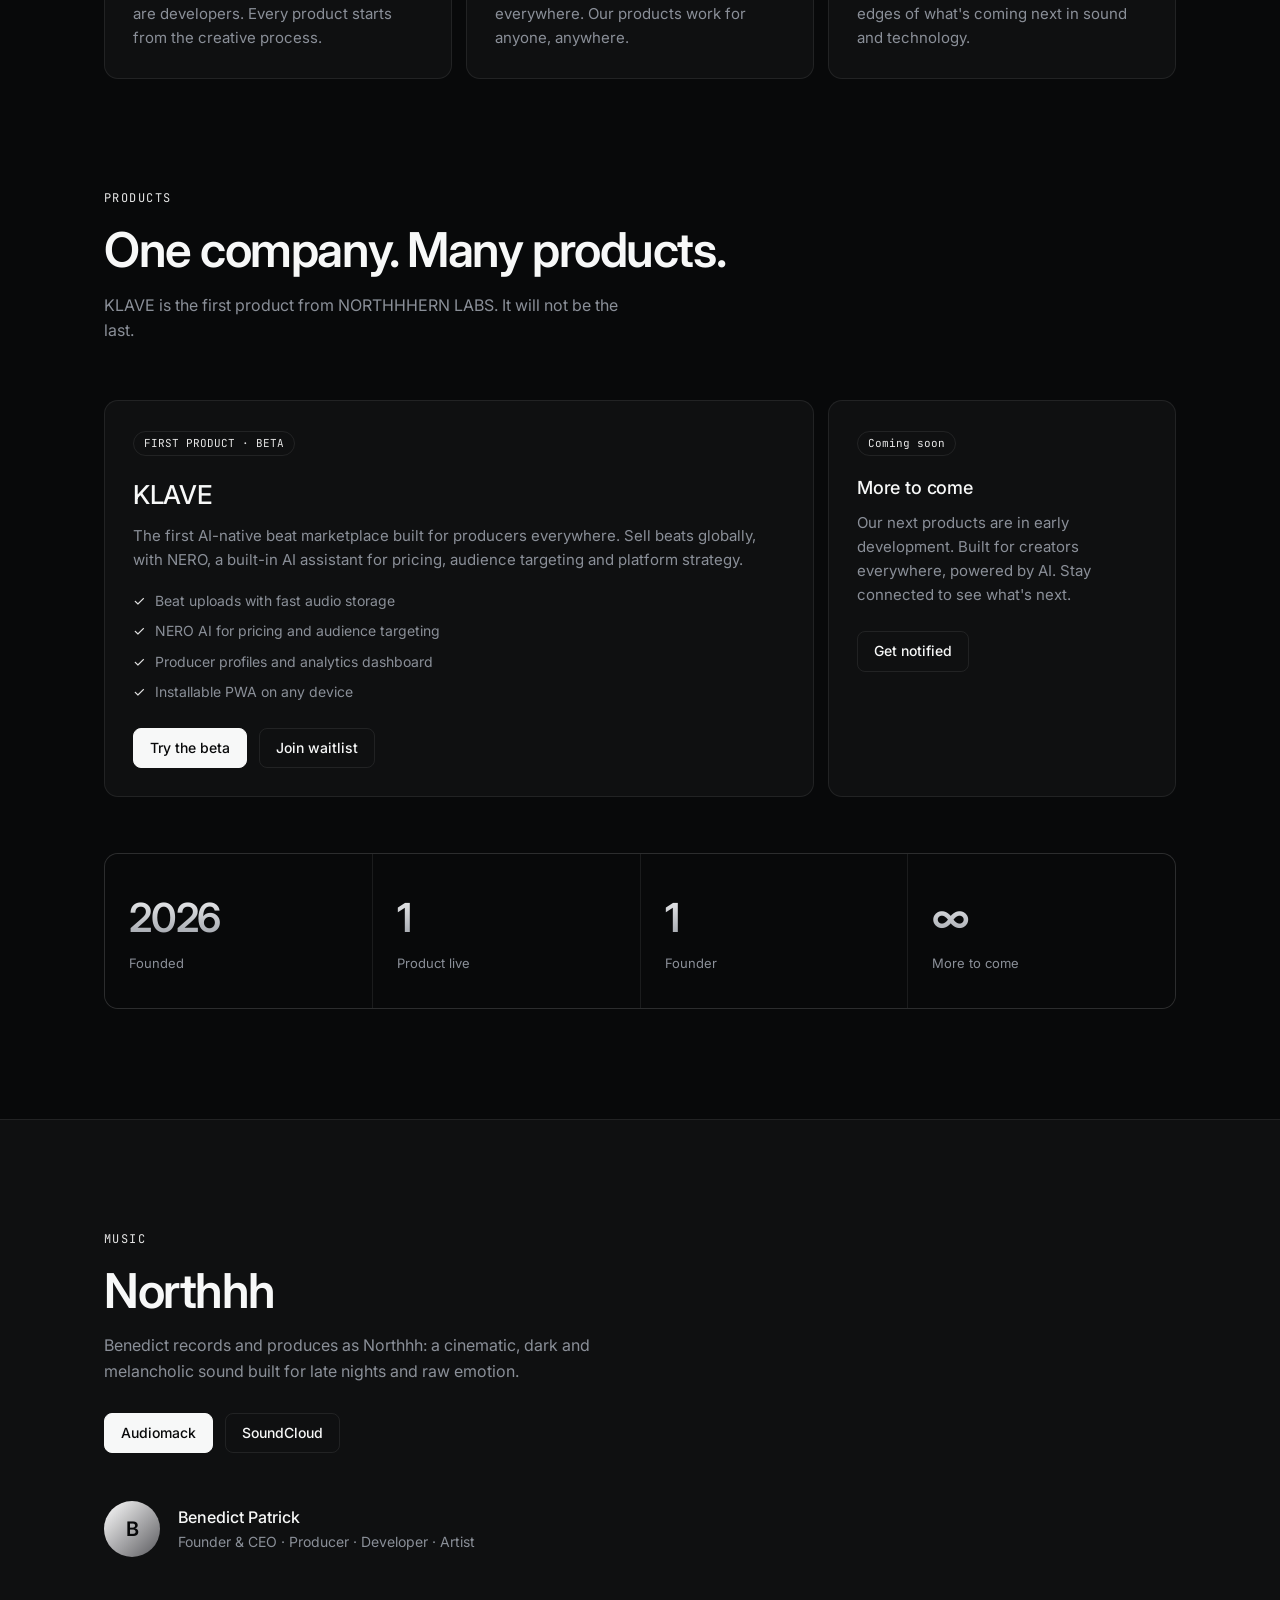
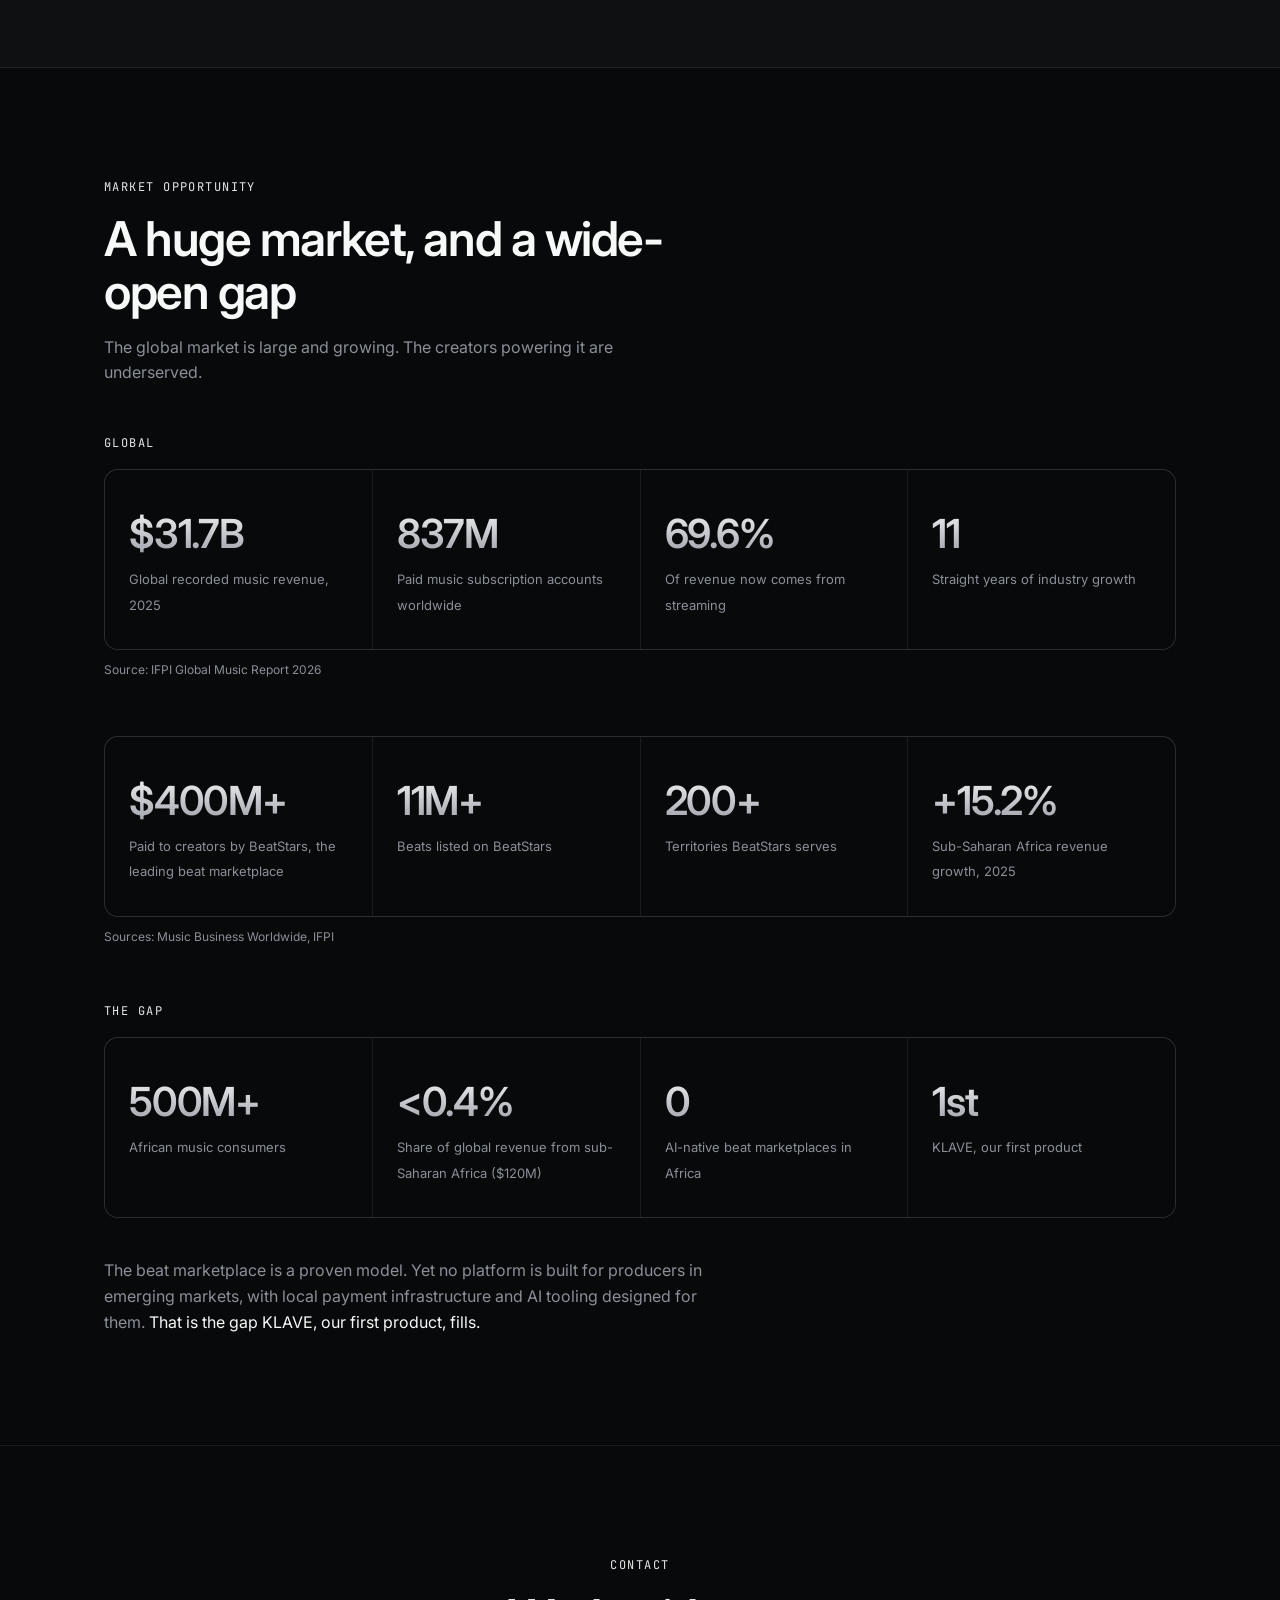
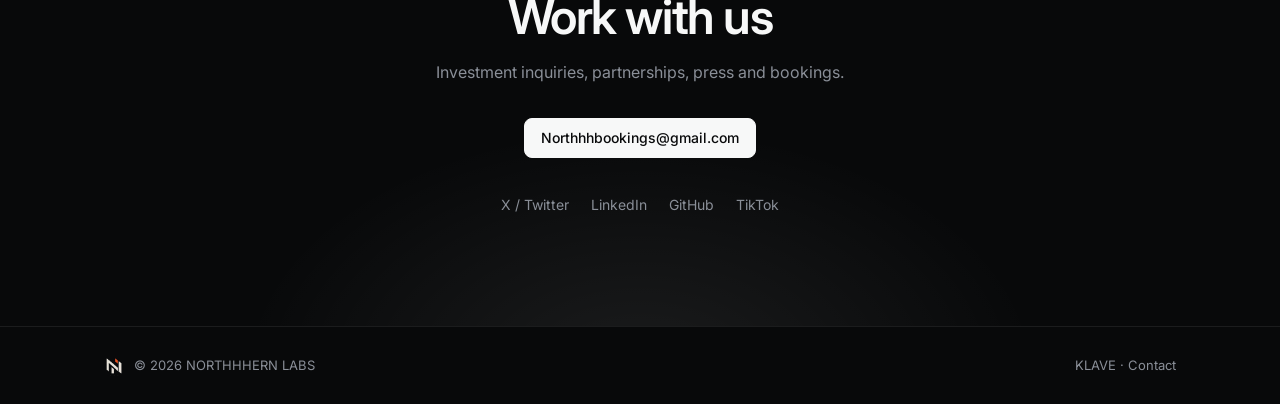
==== commit bb28c2d8: "Rename index-73.html to index.html" ====
--- a/index.html
+++ b/index.html
@@ -2,535 +2,211 @@
 <html lang="en">
 <head>
 <meta charset="UTF-8"/>
-<meta name="viewport" content="width=device-width, initial-scale=1.0"/>
-<title>NORTHHHERN LABS</title>
-<link href="https://fonts.googleapis.com/css2?family=Bebas+Neue&family=Space+Grotesk:wght@300;400;500;600&family=DM+Mono:wght@300;400&display=swap" rel="stylesheet"/>
+<meta name="viewport" content="width=device-width, initial-scale=1"/>
+<title>NORTHHHERN LABS — The startup building infrastructure for creators</title>
+<meta property="og:image" content="logo.jpg"/>
+<meta name="description" content="NORTHHHERN LABS is a startup and the parent company behind KLAVE and the products to come."/>
+<link rel="icon" type="image/png" href="logo-mark.png"/>
+<link rel="preconnect" href="https://fonts.googleapis.com"/>
+<link rel="preconnect" href="https://fonts.gstatic.com" crossorigin/>
+<link href="https://fonts.googleapis.com/css2?family=Inter:wght@400;500;600&family=JetBrains+Mono:wght@400;500&display=swap" rel="stylesheet"/>
 <style>
-*{margin:0;padding:0;box-sizing:border-box;}
-:root{
-  --black:#060606;
-  --black2:#0e0e0e;
-  --black3:#161616;
-  --white:#F0EFEB;
-  --blue:#1246F5;
-  --blue2:#2D5BFF;
-  --muted:#444;
-  --muted2:#888;
-  --H:'Bebas Neue',sans-serif;
-  --B:'Space Grotesk',sans-serif;
-  --M:'DM Mono',monospace;
-}
-
-html{scroll-behavior:smooth;}
-body{background:var(--black);color:var(--white);font-family:var(--B);overflow-x:hidden;}
-
-/* grain */
-body::before{
-  content:'';position:fixed;inset:0;pointer-events:none;z-index:9999;opacity:.035;
-  background-image:url("data:image/svg+xml,%3Csvg xmlns='http://www.w3.org/2000/svg' width='250' height='250'%3E%3Cfilter id='n'%3E%3CfeTurbulence type='fractalNoise' baseFrequency='0.8' numOctaves='4'/%3E%3C/filter%3E%3Crect width='250' height='250' filter='url(%23n)'/%3E%3C/svg%3E");
-}
-
-/* ── NAV ── */
-nav{
-  position:fixed;top:0;left:0;right:0;z-index:500;
-  height:56px;display:flex;align-items:center;justify-content:space-between;
-  padding:0 40px;
-  background:rgba(6,6,6,0.9);
-  backdrop-filter:blur(12px);
-  border-bottom:1px solid #1a1a1a;
-}
-.nav-logo{
-  font-family:var(--H);font-size:18px;letter-spacing:4px;
-  color:var(--white);text-decoration:none;
-}
-.nav-links{display:flex;gap:32px;list-style:none;}
-.nav-links a{
-  font-family:var(--M);font-size:10px;letter-spacing:2px;text-transform:uppercase;
-  color:var(--muted2);text-decoration:none;transition:color .15s;cursor:pointer;
-}
-.nav-links a:hover{color:var(--white);}
-.nav-cta{
-  font-family:var(--M);font-size:10px;letter-spacing:1px;text-transform:uppercase;
-  padding:7px 16px;background:var(--blue);color:#fff;border:none;cursor:pointer;
-  text-decoration:none;transition:background .15s;
-}
-.nav-cta:hover{background:var(--blue2);}
-
-/* ── HERO ── */
-.hero{
-  min-height:100vh;display:flex;flex-direction:column;justify-content:flex-end;
-  padding:0 0 60px;overflow:hidden;position:relative;
-}
-
-.hero-bg{
-  position:absolute;inset:0;
-  background:radial-gradient(ellipse at 60% 40%, rgba(18,70,245,0.12) 0%, transparent 60%);
-}
-
-/* the signature — oversized scrolling marquee */
-.marquee-wrap{
-  overflow:hidden;border-top:1px solid #1a1a1a;border-bottom:1px solid #1a1a1a;
-  margin-bottom:60px;background:var(--black2);
-  padding:16px 0;
-}
-.marquee-track{
-  display:flex;gap:40px;white-space:nowrap;
-  animation:marquee 18s linear infinite;
-  width:max-content;
-}
-.marquee-track span{
-  font-family:var(--H);font-size:clamp(80px,12vw,160px);
-  letter-spacing:2px;color:var(--white);opacity:.08;
-  flex-shrink:0;
-}
-.marquee-track span.accent{color:var(--blue);opacity:.15;}
-@keyframes marquee{from{transform:translateX(0);}to{transform:translateX(-50%)}}
-
-.hero-content{padding:0 40px;}
-.hero-eyebrow{
-  font-family:var(--M);font-size:10px;letter-spacing:3px;text-transform:uppercase;
-  color:var(--blue);margin-bottom:16px;
-}
-.hero-title{
-  font-family:var(--H);
-  font-size:clamp(56px,10vw,140px);
-  line-height:.88;letter-spacing:1px;
-  margin-bottom:28px;
-}
-.hero-title em{font-style:normal;color:var(--blue);}
-.hero-body{
-  max-width:480px;font-size:15px;font-weight:300;
-  color:var(--muted2);line-height:1.7;margin-bottom:36px;
-}
-.hero-actions{display:flex;gap:12px;flex-wrap:wrap;}
-.btn-primary{
-  font-family:var(--M);font-size:11px;letter-spacing:1px;text-transform:uppercase;
-  padding:12px 24px;background:var(--blue);color:#fff;border:none;cursor:pointer;
-  text-decoration:none;transition:background .15s;display:inline-block;
-}
-.btn-primary:hover{background:var(--blue2);}
-.btn-ghost{
-  font-family:var(--M);font-size:11px;letter-spacing:1px;text-transform:uppercase;
-  padding:12px 24px;background:transparent;color:var(--muted2);
-  border:1px solid #2a2a2a;cursor:pointer;text-decoration:none;
-  transition:all .15s;display:inline-block;
-}
-.btn-ghost:hover{border-color:var(--white);color:var(--white);}
-
-.hero-stats{
-  display:flex;gap:40px;margin-top:56px;
-  padding-top:32px;border-top:1px solid #1a1a1a;
-}
-.stat-val{font-family:var(--H);font-size:36px;letter-spacing:1px;color:var(--white);}
-.stat-label{font-family:var(--M);font-size:9px;color:var(--muted);letter-spacing:2px;margin-top:4px;}
-
-/* ── SECTIONS ── */
-section{padding:100px 40px;}
-
-.section-label{
-  font-family:var(--M);font-size:9px;letter-spacing:3px;text-transform:uppercase;
-  color:var(--blue);margin-bottom:20px;display:block;
-}
-.section-title{
-  font-family:var(--H);font-size:clamp(36px,6vw,80px);
-  letter-spacing:1px;line-height:.9;margin-bottom:0;
-}
-
-/* ── ABOUT ── */
-.about{background:var(--black);}
-.about-grid{
-  display:grid;grid-template-columns:1fr 1fr;gap:80px;align-items:start;
-  margin-top:60px;
-}
-.about-left{}
-.about-statement{
-  font-size:clamp(18px,2.5vw,26px);font-weight:300;line-height:1.5;
-  color:var(--white);margin-bottom:24px;
-}
-.about-statement strong{font-weight:600;}
-.about-body{font-size:14px;color:var(--muted2);line-height:1.8;}
-
-.about-right{display:flex;flex-direction:column;gap:24px;}
-.pillar{
-  border-left:2px solid var(--blue);padding-left:20px;
-}
-.pillar-title{font-family:var(--H);font-size:22px;letter-spacing:1px;margin-bottom:6px;}
-.pillar-body{font-size:13px;color:var(--muted2);line-height:1.7;}
-
-/* ── PRODUCTS ── */
-.products{background:var(--black2);}
-.products-grid{display:grid;grid-template-columns:1fr 1fr;gap:1px;background:#1a1a1a;margin-top:60px;}
-
-.product-card{
-  background:var(--black2);padding:40px;
-  transition:background .2s;position:relative;overflow:hidden;
-}
-.product-card:hover{background:var(--black3);}
-.product-card.featured{background:var(--black3);}
-
-.pc-logo{
-  width:64px;height:64px;margin-bottom:24px;
-  display:flex;align-items:center;justify-content:center;
-}
-.pc-logo img{width:100%;height:100%;object-fit:contain;filter:brightness(0) invert(1);}
-
-.pc-tag{
-  font-family:var(--M);font-size:9px;letter-spacing:2px;text-transform:uppercase;
-  color:var(--blue);margin-bottom:12px;
-}
-.pc-name{font-family:var(--H);font-size:40px;letter-spacing:2px;margin-bottom:8px;}
-.pc-sub{font-size:13px;color:var(--muted2);line-height:1.7;margin-bottom:24px;}
-.pc-features{list-style:none;display:flex;flex-direction:column;gap:8px;margin-bottom:28px;}
-.pc-features li{
-  font-family:var(--M);font-size:11px;color:var(--muted2);letter-spacing:.5px;
-  display:flex;align-items:center;gap:8px;
-}
-.pc-features li::before{content:'→';color:var(--blue);}
-.pc-link{
-  font-family:var(--M);font-size:10px;letter-spacing:1px;text-transform:uppercase;
-  padding:9px 18px;background:var(--blue);color:#fff;text-decoration:none;
-  display:inline-block;transition:background .15s;
-}
-.pc-link:hover{background:var(--blue2);}
-.pc-link.ghost{background:transparent;border:1px solid #2a2a2a;color:var(--muted2);}
-.pc-link.ghost:hover{border-color:var(--white);color:var(--white);}
-
-.pc-status{
-  position:absolute;top:20px;right:20px;
-  font-family:var(--M);font-size:8px;letter-spacing:2px;text-transform:uppercase;
-  padding:3px 8px;
-}
-.pc-status.live{background:rgba(18,70,245,.15);color:var(--blue);border:1px solid rgba(18,70,245,.3);}
-.pc-status.soon{background:rgba(255,255,255,.05);color:var(--muted2);border:1px solid #222;}
-
-/* ── MUSIC ── */
-.music{background:var(--black);}
-.music-grid{
-  display:grid;grid-template-columns:repeat(auto-fill,minmax(160px,1fr));
-  gap:20px;margin-top:48px;
-}
-.music-card{cursor:pointer;transition:transform .15s;}
-.music-card:hover{transform:translateY(-4px);}
-.mc-art{
-  aspect-ratio:1;background:var(--black3);margin-bottom:12px;
-  display:flex;align-items:center;justify-content:center;
-  font-family:var(--H);font-size:48px;color:#222;
-  position:relative;overflow:hidden;border:1px solid #1a1a1a;
-}
-.mc-art-bg{position:absolute;inset:0;opacity:.4;}
-.mc-play{
-  position:absolute;inset:0;background:rgba(18,70,245,.7);
-  display:flex;align-items:center;justify-content:center;
-  opacity:0;transition:opacity .15s;font-size:20px;
-}
-.music-card:hover .mc-play{opacity:1;}
-.mc-title{font-size:13px;font-weight:600;margin-bottom:3px;}
-.mc-meta{font-family:var(--M);font-size:10px;color:var(--muted2);letter-spacing:1px;}
-
-.music-cta{
-  margin-top:48px;padding-top:40px;border-top:1px solid #1a1a1a;
-  display:flex;align-items:center;justify-content:space-between;gap:24px;flex-wrap:wrap;
-}
-.music-cta-text{font-size:14px;color:var(--muted2);max-width:400px;line-height:1.7;}
-
-/* ── TEAM ── */
-.team{background:var(--black2);}
-.team-grid{display:grid;grid-template-columns:repeat(auto-fill,minmax(200px,1fr));gap:1px;background:#1a1a1a;margin-top:48px;}
-.team-card{background:var(--black2);padding:28px 24px;}
-.tc-av{
-  width:48px;height:48px;border-radius:50%;background:var(--black3);
-  border:1px solid #222;margin-bottom:16px;
-  display:flex;align-items:center;justify-content:center;
-  font-family:var(--H);font-size:18px;color:var(--muted);
-}
-.tc-name{font-size:14px;font-weight:600;margin-bottom:4px;}
-.tc-role{font-family:var(--M);font-size:9px;color:var(--blue);letter-spacing:2px;text-transform:uppercase;margin-bottom:8px;}
-.tc-equity{font-family:var(--M);font-size:10px;color:var(--muted);letter-spacing:1px;}
-
-/* ── CONTACT ── */
-.contact{background:var(--black);text-align:center;}
-.contact .section-title{margin-bottom:16px;}
-.contact-sub{font-family:var(--M);font-size:11px;color:var(--muted2);letter-spacing:2px;margin-bottom:48px;}
-.contact-links{display:flex;gap:16px;justify-content:center;flex-wrap:wrap;margin-bottom:64px;}
-.contact-link{
-  font-family:var(--M);font-size:10px;letter-spacing:1px;text-transform:uppercase;
-  padding:10px 20px;border:1px solid #2a2a2a;color:var(--muted2);
-  text-decoration:none;transition:all .15s;
-}
-.contact-link:hover{border-color:var(--blue);color:var(--blue);}
-.contact-link.primary{background:var(--blue);color:#fff;border-color:var(--blue);}
-.contact-link.primary:hover{background:var(--blue2);}
-
-/* ── FOOTER ── */
-footer{
-  padding:32px 40px;border-top:1px solid #1a1a1a;
-  display:flex;align-items:center;justify-content:space-between;flex-wrap:wrap;gap:16px;
-  background:var(--black);
-}
-.footer-logo{font-family:var(--H);font-size:16px;letter-spacing:4px;color:var(--muted);}
-.footer-copy{font-family:var(--M);font-size:9px;color:var(--muted);letter-spacing:1px;}
-.footer-links{display:flex;gap:20px;}
-.footer-links a{font-family:var(--M);font-size:9px;color:var(--muted);letter-spacing:1px;text-decoration:none;transition:color .15s;}
-.footer-links a:hover{color:var(--white);}
-
-/* ── DIVIDER ── */
-.pipe-divider{
-  height:1px;background:linear-gradient(to right,transparent,#1a1a1a 20%,#1a1a1a 80%,transparent);
-  margin:0 40px;
-}
-
-/* ── RESPONSIVE ── */
-@media(max-width:768px){
-  nav{padding:0 20px;}
-  .nav-links{display:none;}
-  section{padding:64px 20px;}
-  .hero-content{padding:0 20px;}
-  .hero-stats{gap:24px;flex-wrap:wrap;}
-  .about-grid{grid-template-columns:1fr;gap:40px;}
-  .products-grid{grid-template-columns:1fr;}
-  .team-grid{grid-template-columns:1fr 1fr;}
-  .music-grid{grid-template-columns:repeat(auto-fill,minmax(130px,1fr));}
-  .music-cta{flex-direction:column;align-items:flex-start;}
-  footer{flex-direction:column;align-items:flex-start;padding:24px 20px;}
-  .pipe-divider{margin:0 20px;}
-  .marquee-track span{font-size:clamp(60px,16vw,100px);}
-}
+:root{--bg:#08090a;--panel:#0f1011;--line:rgba(255,255,255,.08);--text:#f7f8f8;--mute:#8a8f98;--acc:#3a3a3d;--acc2:#e6e6e6;
+--F:'Inter',system-ui,sans-serif;--M:'JetBrains Mono',monospace}
+*{margin:0;padding:0;box-sizing:border-box}
+html{scroll-behavior:smooth}
+body{background:var(--bg);color:var(--text);font-family:var(--F);font-size:16px;line-height:1.6;-webkit-font-smoothing:antialiased;overflow-x:hidden}
+a{color:inherit;text-decoration:none}
+.wrap{max-width:1120px;margin:0 auto;padding:0 24px}
+/* nav */
+nav{position:fixed;top:0;left:0;right:0;z-index:50;background:rgba(8,9,10,.7);backdrop-filter:blur(14px);border-bottom:1px solid var(--line)}
+nav .wrap{height:60px;display:flex;align-items:center;justify-content:space-between}
+.logo{display:flex;align-items:center;gap:10px;font-weight:600;font-size:14px;letter-spacing:.5px}
+.logo img{width:26px;height:26px;object-fit:contain}
+.links{display:flex;gap:28px;font-size:14px;color:var(--mute)}
+.links a:hover{color:var(--text)}
+.btn{display:inline-flex;align-items:center;gap:8px;font-size:14px;font-weight:500;padding:8px 16px;border-radius:8px;border:1px solid var(--line);transition:.15s}
+.btn.p{background:var(--text);color:#08090a;border-color:var(--text)}
+.btn.p:hover{background:#d9dadb}
+.btn.g:hover{background:rgba(255,255,255,.06)}
+/* hero */
+.hero{position:relative;padding:170px 0 90px;text-align:center;overflow:hidden}
+.hero::before{content:"";position:absolute;top:-200px;left:50%;width:900px;height:600px;transform:translateX(-50%);background:radial-gradient(closest-side,rgba(255,255,255,.10),transparent);pointer-events:none}
+.pill{display:inline-flex;gap:8px;align-items:center;font-size:13px;color:var(--mute);padding:5px 14px;border:1px solid var(--line);border-radius:99px;background:rgba(255,255,255,.03);margin-bottom:28px}
+.pill b{color:var(--acc2);font-weight:500}
+h1{font-size:clamp(40px,7vw,76px);line-height:1.04;letter-spacing:-.035em;font-weight:600;background:linear-gradient(180deg,#fff 30%,#8a8f98);-webkit-background-clip:text;background-clip:text;color:transparent;max-width:880px;margin:0 auto 24px}
+.lead{max-width:560px;margin:0 auto 36px;color:var(--mute);font-size:18px}
+.cta{display:flex;gap:12px;justify-content:center;flex-wrap:wrap}
+/* mock */
+.mock{margin:80px auto 0;max-width:960px;border:1px solid var(--line);border-radius:14px;background:var(--panel);box-shadow:0 40px 120px rgba(255,255,255,.06);overflow:hidden;text-align:left}
+.bar{display:flex;gap:7px;padding:14px 16px;border-bottom:1px solid var(--line)}
+.bar span{width:10px;height:10px;border-radius:50%;background:#2a2c2f}
+.mbody{display:grid;grid-template-columns:200px 1fr;min-height:300px}
+.side{border-right:1px solid var(--line);padding:16px;font-size:13px;color:var(--mute);display:flex;flex-direction:column;gap:6px}
+.side div{padding:6px 10px;border-radius:6px}
+.side .on{background:rgba(255,255,255,.06);color:var(--text)}
+.main{padding:20px;display:flex;flex-direction:column;gap:10px}
+.row{display:flex;align-items:center;gap:14px;padding:12px 14px;border:1px solid var(--line);border-radius:8px;font-size:14px}
+.row em{font-style:normal;font-family:var(--M);font-size:12px;color:var(--mute);margin-left:auto}
+.dot{width:8px;height:8px;border-radius:50%;background:var(--acc2)}
+.ai{border-color:rgba(255,255,255,.25);background:rgba(255,255,255,.06);color:#fff}
+/* sections */
+section{padding:110px 0}
+.lab{font-family:var(--M);font-size:12px;color:var(--acc2);text-transform:uppercase;letter-spacing:.12em;margin-bottom:16px;display:block}
+h2{font-size:clamp(30px,4.5vw,48px);letter-spacing:-.03em;line-height:1.1;font-weight:600;max-width:640px}
+.sub{color:var(--mute);margin-top:16px;max-width:520px}
+.bento{display:grid;grid-template-columns:repeat(3,1fr);gap:14px;margin-top:56px}
+.card{background:var(--panel);border:1px solid var(--line);border-radius:14px;padding:28px;transition:.2s}
+.card:hover{border-color:rgba(255,255,255,.18);transform:translateY(-2px)}
+.card.w2{grid-column:span 2}
+.card h3{font-size:18px;font-weight:500;margin-bottom:8px;letter-spacing:-.01em}
+.card p{color:var(--mute);font-size:15px}
+.tag{display:inline-block;font-family:var(--M);font-size:11px;padding:3px 10px;border-radius:99px;border:1px solid var(--line);color:var(--acc2);margin-bottom:18px}
+.feat{list-style:none;margin:18px 0 24px;display:grid;gap:8px;font-size:14px;color:var(--mute)}
+.feat li::before{content:"✓";color:var(--acc2);margin-right:10px}
+.stats{display:grid;grid-template-columns:repeat(4,1fr);gap:1px;background:var(--line);border:1px solid var(--line);border-radius:14px;overflow:hidden;margin-top:56px}
+.stats div{background:var(--bg);padding:32px 24px}
+.stats b{display:block;font-size:40px;letter-spacing:-.03em;font-weight:600;background:linear-gradient(180deg,#fff,#8a8f98);-webkit-background-clip:text;background-clip:text;color:transparent}
+.stats span{font-size:13px;color:var(--mute)}
+.person{display:flex;gap:18px;align-items:center;margin-top:48px}
+.av{width:56px;height:56px;border-radius:50%;background:linear-gradient(135deg,#fff,#5a5a5e);color:#08090a;display:grid;place-items:center;font-weight:600;font-size:20px}
+.end{text-align:center;position:relative;overflow:hidden}
+.end::before{content:"";position:absolute;bottom:-300px;left:50%;width:800px;height:500px;transform:translateX(-50%);background:radial-gradient(closest-side,rgba(255,255,255,.08),transparent)}
+.end h2{margin:0 auto}.end .sub{margin:16px auto 32px}
+.soc{display:flex;gap:22px;justify-content:center;margin-top:36px;font-size:14px;color:var(--mute);flex-wrap:wrap;position:relative}
+.soc a:hover{color:var(--text)}
+footer{border-top:1px solid var(--line);padding:28px 0;font-size:13px;color:var(--mute)}
+footer .wrap{display:flex;justify-content:space-between;flex-wrap:wrap;gap:12px}
+.rv{opacity:0;transform:translateY(16px);transition:.7s}
+.rv.in{opacity:1;transform:none}
+@media(max-width:760px){.links{display:none}.bento{grid-template-columns:1fr}.card.w2{grid-column:auto}.stats{grid-template-columns:1fr 1fr}.mbody{grid-template-columns:1fr}.side{display:none}.hero{padding-top:130px}section{padding:80px 0}}
 </style>
 </head>
 <body>
-
-<!-- NAV -->
-<nav>
-  <a class="nav-logo" href="#">NORTHHHERN LABS</a>
-  <ul class="nav-links">
-    <li><a href="#about">About</a></li>
-    <li><a href="#products">Products</a></li>
-    <li><a href="#music">Music</a></li>
-    <li><a href="#market">Market</a></li>
-    <li><a href="#contact">Contact</a></li>
-  </ul>
-  <a class="nav-cta" href="https://nero-sandy.vercel.app" target="_blank">Open KLAVE</a>
-</nav>
-
-<!-- HERO -->
-<div class="hero" style="padding-top:56px;">
-  <div class="hero-bg"></div>
-
-  <div class="marquee-wrap">
-    <div class="marquee-track">
-      <span>NORTHHHERN LABS</span>
-      <span class="accent">✦</span>
-      <span>NORTHHHERN LABS</span>
-      <span class="accent">✦</span>
-      <span>NORTHHHERN LABS</span>
-      <span class="accent">✦</span>
-      <span>NORTHHHERN LABS</span>
-      <span class="accent">✦</span>
-      <span>NORTHHHERN LABS</span>
-      <span class="accent">✦</span>
-      <span>NORTHHHERN LABS</span>
-      <span class="accent">✦</span>
-    </div>
-  </div>
-
-  <div class="hero-content">
-    <div class="hero-eyebrow">// Creative Technology Studio · Kaduna, Nigeria · Est. 2026</div>
-    <h1 class="hero-title">BUILDING THE<br>INFRASTRUCTURE<br>FOR THE NEXT<br>GENERATION OF<br><em>AFRICAN CREATORS</em></h1>
-    <p class="hero-body">NORTHHHERN LABS is a creative technology studio building AI-powered products at the intersection of music and technology. We are solving real problems for African creators — and scaling the solutions globally.</p>
-    <div class="hero-actions">
-      <a class="btn-primary" href="#products">Our Products</a>
-      <a class="btn-ghost" href="#about">Who We Are</a>
-      <a class="btn-ghost" href="https://splicewaitlist.vercel.app" target="_blank" style="border-color:var(--blue);color:var(--blue);">Join KLAVE Waitlist →</a>
-    </div>
-
-    <div class="hero-stats">
-      <div>
-        <div class="stat-val">2026</div>
-        <div class="stat-label">Founded</div>
-      </div>
-      <div>
-        <div class="stat-val">2</div>
-        <div class="stat-label">Products</div>
-      </div>
-      <div>
-        <div class="stat-val">1</div>
-        <div class="stat-label">Founder</div>
-      </div>
-      <div>
-        <div class="stat-val">KAD</div>
-        <div class="stat-label">Headquartered</div>
+<nav><div class="wrap">
+  <a class="logo" href="#"><img src="logo-mark.png" alt=""/>NORTHHHERN LABS</a>
+  <div class="links"><a href="#about">About</a><a href="#products">Products</a><a href="#music">Music</a><a href="#market">Market</a><a href="#contact">Contact</a></div>
+  <a class="btn p" href="https://nero-ai.xyz" target="_blank" rel="noopener">Open KLAVE</a>
+</div></nav>
+
+<header class="hero"><div class="wrap">
+  <div class="pill"><b>New</b> KLAVE, our first product, is live in beta <span>→</span></div>
+  <h1>Infrastructure for the next generation of creators</h1>
+  <p class="lead">NORTHHHERN LABS is a startup building AI-powered products at the intersection of music and technology. KLAVE is our first. There is more to come.</p>
+  <div class="cta">
+    <a class="btn p" href="#products">Explore products</a>
+    <a class="btn g" href="https://splicewaitlist.vercel.app" target="_blank" rel="noopener">Join the KLAVE waitlist</a>
+  </div>
+  <div class="mock rv">
+    <div class="bar"><span></span><span></span><span></span></div>
+    <div class="mbody">
+      <div class="side"><div class="on">Marketplace</div><div>My beats</div><div>Analytics</div><div>NERO AI</div><div>Payouts</div></div>
+      <div class="main">
+        <div class="row"><span class="dot"></span>Opps Block<em>$29 · Lease</em></div>
+        <div class="row"><span class="dot"></span>Midnight Lagos<em>$49 · Exclusive</em></div>
+        <div class="row ai"><span class="dot"></span>NERO suggests: price "Midnight Lagos" at $59 and target Afro-drill listeners<em>AI</em></div>
+        <div class="row"><span class="dot"></span>Late Night Drive<em>$25 · Lease</em></div>
       </div>
     </div>
   </div>
-</div>
-
-<div class="pipe-divider"></div>
-
-<!-- ABOUT -->
-<section class="about" id="about">
-  <span class="section-label">// About</span>
-  <h2 class="section-title">BUILDING FOR<br>CREATORS</h2>
-  <div class="about-grid">
-    <div class="about-left">
-      <p class="about-statement">The African music industry generates <strong>billions in cultural value</strong> — but creators capture almost none of it. We are building the tools to change that.</p>
-      <p class="about-body">NORTHHHERN LABS was founded by Benedict — a music producer, recording artist, and self-taught developer from Cross River State, Nigeria. He built the first version of KLAVE entirely from his phone while working without a laptop.<br><br>We build from first principles — every product starts from a problem we've lived ourselves. We ship fast, iterate ruthlessly, and build with intention. Our competitive advantage is that we are the market we're building for.</p>
-    </div>
-    <div class="about-right">
-      <div class="pillar">
-        <div class="pillar-title">MUSIC FIRST</div>
-        <div class="pillar-body">Every product we build starts from a deep understanding of the creative process. We are producers and artists before we are developers.</div>
-      </div>
-      <div class="pillar">
-        <div class="pillar-title">BUILT FOR AFRICA</div>
-        <div class="pillar-body">We build products that work for African creators first — then scale globally. The infrastructure of the creative economy needs to work here too.</div>
-      </div>
-      <div class="pillar">
-        <div class="pillar-title">CULTURE FORWARD</div>
-        <div class="pillar-body">We don't chase trends. We build at the edges of what's coming next — in sound, in technology, and in culture.</div>
+</div></header>
+
+<section id="about"><div class="wrap rv">
+  <span class="lab">About</span>
+  <h2>Music generates billions. Creators capture almost none.</h2>
+  <p class="sub">NORTHHHERN LABS was founded by Benedict, a music producer, recording artist and certified software developer (TS Academy) from Cross River State, Nigeria. We are building a company, not a single app. Every product starts from a problem we've lived ourselves.</p>
+  <div class="bento">
+    <div class="card"><h3>Music first</h3><p>We are producers and artists before we are developers. Every product starts from the creative process.</p></div>
+    <div class="card"><h3>Global by design</h3><p>Born in Africa, built for creators everywhere. Our products work for anyone, anywhere.</p></div>
+    <div class="card"><h3>Culture forward</h3><p>We don't chase trends. We build at the edges of what's coming next in sound and technology.</p></div>
+  </div>
+</div></section>
+
+<section id="products" style="padding-top:0"><div class="wrap rv">
+  <span class="lab">Products</span>
+  <h2>One company. Many products.</h2>
+  <p class="sub">KLAVE is the first product from NORTHHHERN LABS. It will not be the last.</p>
+  <div class="bento">
+    <div class="card w2">
+      <span class="tag">FIRST PRODUCT · BETA</span>
+      <h3 style="font-size:26px">KLAVE</h3>
+      <p>The first AI-native beat marketplace built for producers everywhere. Sell beats globally, with NERO, a built-in AI assistant for pricing, audience targeting and platform strategy.</p>
+      <ul class="feat"><li>Beat uploads with fast audio storage</li><li>NERO AI for pricing and audience targeting</li><li>Producer profiles and analytics dashboard</li><li>Installable PWA on any device</li></ul>
+      <div class="cta" style="justify-content:flex-start">
+        <a class="btn p" href="https://nero-ai.xyz" target="_blank" rel="noopener">Try the beta</a>
+        <a class="btn g" href="https://splicewaitlist.vercel.app" target="_blank" rel="noopener">Join waitlist</a>
       </div>
     </div>
-  </div>
-</section>
-
-<div class="pipe-divider"></div>
-
-<!-- PRODUCTS -->
-<section class="products" id="products">
-  <span class="section-label">// Products</span>
-  <h2 class="section-title">WHAT WE'RE<br>BUILDING</h2>
-  <div class="products-grid">
-
-    <!-- KLAVE -->
-    <div class="product-card featured">
-      <div class="pc-status soon">BETA</div>
-      <div class="pc-logo">
-        <img src="/KLAVE_Discord_PFP.png" alt="KLAVE"/>
-      </div>
-      <div class="pc-tag">Beat Marketplace</div>
-      <div class="pc-name">KLAVE</div>
-      <div class="pc-sub">The first AI-native beat marketplace built for African producers. KLAVE gives producers the tools to sell beats globally — with NERO, a built-in AI assistant for pricing intelligence, audience targeting, and platform strategy. Currently in private beta with organic waitlist signups.</div>
-      <ul class="pc-features">
-        <li>Beat upload with Cloudinary audio storage</li>
-        <li>NERO AI for audience targeting & pricing</li>
-        <li>Producer profiles & analytics dashboard</li>
-        <li>Stripe-powered global payments</li>
-        <li>PWA — installable on any device</li>
-      </ul>
-      <div style="display:flex;gap:10px;flex-wrap:wrap;">
-        <a class="pc-link" href="https://nero-sandy.vercel.app" target="_blank">Try Beta →</a>
-        <a class="pc-link ghost" href="https://splicewaitlist.vercel.app" target="_blank">Join Waitlist</a>
-      </div>
+    <div class="card">
+      <span class="tag">Coming soon</span>
+      <h3>More to come</h3>
+      <p>Our next products are in early development. Built for creators everywhere, powered by AI. Stay connected to see what's next.</p>
+      <a class="btn g" href="#contact" style="margin-top:24px">Get notified</a>
     </div>
-
-    <!-- NEXT PRODUCT -->
-    <div class="product-card">
-      <div class="pc-status soon">COMING SOON</div>
-      <div class="pc-logo" style="background:var(--black);border:1px solid #222;display:flex;align-items:center;justify-content:center;">
-        <span style="font-family:var(--H);font-size:28px;letter-spacing:4px;color:#333;">NL</span>
-      </div>
-      <div class="pc-tag">Next Product</div>
-      <div class="pc-name">TBA</div>
-      <div class="pc-sub">We're always building. The next NORTHHHERN LABS product is in early development. Stay connected to find out what's next.</div>
-      <ul class="pc-features">
-        <li>Built for African creators</li>
-        <li>Powered by AI</li>
-        <li>Drops 2026</li>
-      </ul>
-      <a class="pc-link ghost" href="#contact">Get Notified</a>
-    </div>
-
-  </div>
-</section>
-
-<div class="pipe-divider"></div>
-
-<!-- MUSIC -->
-<section class="music" id="music">
-  <span class="section-label">// Music</span>
-  <h2 class="section-title">NORTHHH</h2>
-  <div style="margin-top:16px;font-size:14px;color:var(--muted2);max-width:480px;line-height:1.7;">
-    Benedict records and produces as <strong style="color:var(--white);">Northhh</strong> — a cinematic, dark, and melancholic sound built for late nights and raw emotion. Available everywhere.
-  </div>
-
-  <div class="music-cta">
-    <p class="music-cta-text">Stream Northhh on all major platforms. Follow for new releases, behind-the-scenes production, and exclusive drops.</p>
-    <div style="display:flex;gap:10px;flex-wrap:wrap;">
-      <a class="btn-primary" href="https://audiomack.com/northhh" target="_blank">Audiomack</a>
-      <a class="btn-ghost" href="https://soundcloud.com/northhh" target="_blank">SoundCloud</a>
-      <a class="btn-ghost" href="https://t.co/rF6v9ky8tt" target="_blank">Website</a>
-    </div>
-  </div>
-</section>
-
-<div class="pipe-divider"></div>
-
-<!-- TEAM -->
-<section class="team" id="team">
-  <span class="section-label">// Team</span>
-  <h2 class="section-title">WHO WE ARE</h2>
-  <div style="margin-top:48px;max-width:320px;">
-    <div class="team-card" style="border:1px solid #1a1a1a;">
-      <div class="tc-av" style="background:var(--blue);color:#fff;border-color:var(--blue);">B</div>
-      <div class="tc-name">Benedict Patrick</div>
-      <div class="tc-role">Founder & CEO</div>
-      <div class="tc-equity" style="margin-top:8px;font-size:12px;color:var(--muted2);line-height:1.6;">Producer · Developer · Artist<br>From Cross River State. Based in Kaduna, Nigeria.</div>
-    </div>
-  </div>
-</section>
-
-<div class="pipe-divider"></div>
-
-<!-- MARKET -->
-<section style="background:var(--black3);padding:100px 40px;" id="market">
-  <span class="section-label">// Market Opportunity</span>
-  <h2 class="section-title">THE NUMBERS</h2>
-  <div style="display:grid;grid-template-columns:repeat(auto-fill,minmax(220px,1fr));gap:1px;background:#1a1a1a;border:1px solid #1a1a1a;margin-top:60px;">
-    <div style="background:var(--black3);padding:32px 28px;">
-      <div style="font-family:var(--H);font-size:52px;color:var(--blue);letter-spacing:1px;">$1.7B</div>
-      <div style="font-family:var(--M);font-size:9px;color:var(--muted2);letter-spacing:2px;margin-top:6px;text-transform:uppercase;">Beat Licensing Market (Global)</div>
-    </div>
-    <div style="background:var(--black3);padding:32px 28px;">
-      <div style="font-family:var(--H);font-size:52px;color:var(--blue);letter-spacing:1px;">500M+</div>
-      <div style="font-family:var(--M);font-size:9px;color:var(--muted2);letter-spacing:2px;margin-top:6px;text-transform:uppercase;">African Music Consumers</div>
-    </div>
-    <div style="background:var(--black3);padding:32px 28px;">
-      <div style="font-family:var(--H);font-size:52px;color:var(--blue);letter-spacing:1px;">3%</div>
-      <div style="font-family:var(--M);font-size:9px;color:var(--muted2);letter-spacing:2px;margin-top:6px;text-transform:uppercase;">Revenue Captured by African Producers</div>
-    </div>
-    <div style="background:var(--black3);padding:32px 28px;">
-      <div style="font-family:var(--H);font-size:52px;color:var(--blue);letter-spacing:1px;">0</div>
-      <div style="font-family:var(--M);font-size:9px;color:var(--muted2);letter-spacing:2px;margin-top:6px;text-transform:uppercase;">AI-Native Beat Marketplaces in Africa</div>
-    </div>
-  </div>
-  <div style="margin-top:48px;max-width:560px;">
-    <p style="font-size:15px;font-weight:300;color:var(--muted2);line-height:1.8;">The beat marketplace is a proven model — BeatStars alone processes over $300M annually. Yet no platform has been built specifically for African producers, with African payment infrastructure, and AI tooling designed for emerging market creators. <strong style="color:var(--white);">That is the gap KLAVE fills.</strong></p>
-  </div>
-</section>
-
-<!-- CONTACT -->
-<section class="contact" id="contact">
-  <span class="section-label" style="display:block;text-align:center;">// Contact</span>
-  <h2 class="section-title">WORK WITH US</h2>
-  <p class="contact-sub">Investment inquiries, partnerships, press & bookings</p>
-  <div class="contact-links">
-    <a class="contact-link primary" href="mailto:Northhhbookings@gmail.com">Northhhbookings@gmail.com</a>
-    <a class="contact-link" href="https://twitter.com/Beatsbynorthhh" target="_blank">X / Twitter</a>
-    <a class="contact-link" href="https://www.linkedin.com/in/benedict-patrick" target="_blank">LinkedIn</a>
-    <a class="contact-link" href="https://github.com/beatsbynorth21" target="_blank">GitHub</a>
-    <a class="contact-link" href="https://www.tiktok.com/@Northhh_zzz" target="_blank">TikTok</a>
-  </div>
-</section>
-
-<!-- FOOTER -->
-<footer>
-  <div class="footer-logo">NORTHHHERN LABS</div>
-  <div class="footer-copy">© 2026 NORTHHHERN LABS. KADUNA, NIGERIA.</div>
-  <div class="footer-links">
-    <a href="https://nero-sandy.vercel.app" target="_blank">KLAVE</a>
-    <a href="mailto:Northhhbookings@gmail.com">CONTACT</a>
-    <a href="https://twitter.com/Beatsbynorthhh" target="_blank">X</a>
-  </div>
-</footer>
-
+  </div>
+  <div class="stats">
+    <div><b>2026</b><span>Founded</span></div><div><b>1</b><span>Product live</span></div><div><b>1</b><span>Founder</span></div><div><b>∞</b><span>More to come</span></div>
+  </div>
+</div></section>
+
+<section id="music" style="background:var(--panel);border-block:1px solid var(--line)"><div class="wrap rv">
+  <span class="lab">Music</span>
+  <h2>Northhh</h2>
+  <p class="sub">Benedict records and produces as Northhh: a cinematic, dark and melancholic sound built for late nights and raw emotion.</p>
+  <div class="cta" style="justify-content:flex-start;margin-top:28px">
+    <a class="btn p" href="https://audiomack.com/northhh" target="_blank" rel="noopener">Audiomack</a>
+    <a class="btn g" href="https://on.soundcloud.com/MUBr6jT01VvJ7oRetq" target="_blank" rel="noopener">SoundCloud</a>
+  </div>
+  <div class="person"><div class="av">B</div><div><div style="font-weight:500">Benedict Patrick</div><div style="color:var(--mute);font-size:14px">Founder & CEO · Producer · Developer · Artist</div></div></div>
+</div></section>
+
+<section id="market"><div class="wrap rv">
+  <span class="lab">Market opportunity</span>
+  <h2>A huge market, and a wide-open gap</h2>
+  <p class="sub">The global market is large and growing. The creators powering it are underserved.</p>
+  <span class="lab" style="margin-top:48px">Global</span>
+  <div class="stats" style="margin-top:0">
+    <div><b>$31.7B</b><span>Global recorded music revenue, 2025</span></div>
+    <div><b>837M</b><span>Paid music subscription accounts worldwide</span></div>
+    <div><b>69.6%</b><span>Of revenue now comes from streaming</span></div>
+    <div><b>11</b><span>Straight years of industry growth</span></div>
+  </div>
+  <p style="font-size:12px;color:var(--mute);margin-top:10px">Source: IFPI Global Music Report 2026</p>
+  <div class="stats">
+    <div><b>$400M+</b><span>Paid to creators by BeatStars, the leading beat marketplace</span></div>
+    <div><b>11M+</b><span>Beats listed on BeatStars</span></div>
+    <div><b>200+</b><span>Territories BeatStars serves</span></div>
+    <div><b>+15.2%</b><span>Sub-Saharan Africa revenue growth, 2025</span></div>
+  </div>
+  <p style="font-size:12px;color:var(--mute);margin-top:10px">Sources: Music Business Worldwide, IFPI</p>
+  <span class="lab" style="margin-top:56px">The gap</span>
+  <div class="stats" style="margin-top:0">
+    <div><b>500M+</b><span>African music consumers</span></div>
+    <div><b>&lt;0.4%</b><span>Share of global revenue from sub-Saharan Africa ($120M)</span></div>
+    <div><b>0</b><span>AI-native beat marketplaces in Africa</span></div>
+    <div><b>1st</b><span>KLAVE, our first product</span></div>
+  </div>
+  <p class="sub" style="max-width:600px;margin-top:40px">The beat marketplace is a proven model. Yet no platform is built for producers in emerging markets, with local payment infrastructure and AI tooling designed for them. <span style="color:var(--text)">That is the gap KLAVE, our first product, fills.</span></p>
+</div></section>
+
+<section class="end" id="contact" style="border-top:1px solid var(--line)"><div class="wrap rv">
+  <span class="lab">Contact</span>
+  <h2>Work with us</h2>
+  <p class="sub">Investment inquiries, partnerships, press and bookings.</p>
+  <a class="btn p" href="mailto:Northhhbookings@gmail.com">Northhhbookings@gmail.com</a>
+  <div class="soc">
+    <a href="https://twitter.com/NORTHHHERNLABS" target="_blank" rel="noopener">X / Twitter</a>
+    <a href="https://www.linkedin.com/in/benedict-patrick" target="_blank" rel="noopener">LinkedIn</a>
+    <a href="https://github.com/beatsbynorth21" target="_blank" rel="noopener">GitHub</a>
+    <a href="https://www.tiktok.com/@Northhh_zzz" target="_blank" rel="noopener">TikTok</a>
+  </div>
+</div></section>
+
+<footer><div class="wrap"><span style="display:flex;align-items:center;gap:10px"><img src="logo-mark.png" alt="" width="20" height="20"/>© 2026 NORTHHHERN LABS</span><span><a href="https://nero-ai.xyz" target="_blank" rel="noopener">KLAVE</a> · <a href="mailto:Northhhbookings@gmail.com">Contact</a></span></div></footer>
+
+<script>
+const io=new IntersectionObserver(e=>e.forEach(x=>{if(x.isIntersecting){x.target.classList.add('in');io.unobserve(x.target)}}),{threshold:.12});
+document.querySelectorAll('.rv').forEach(el=>io.observe(el));
+</script>
 </body>
 </html>
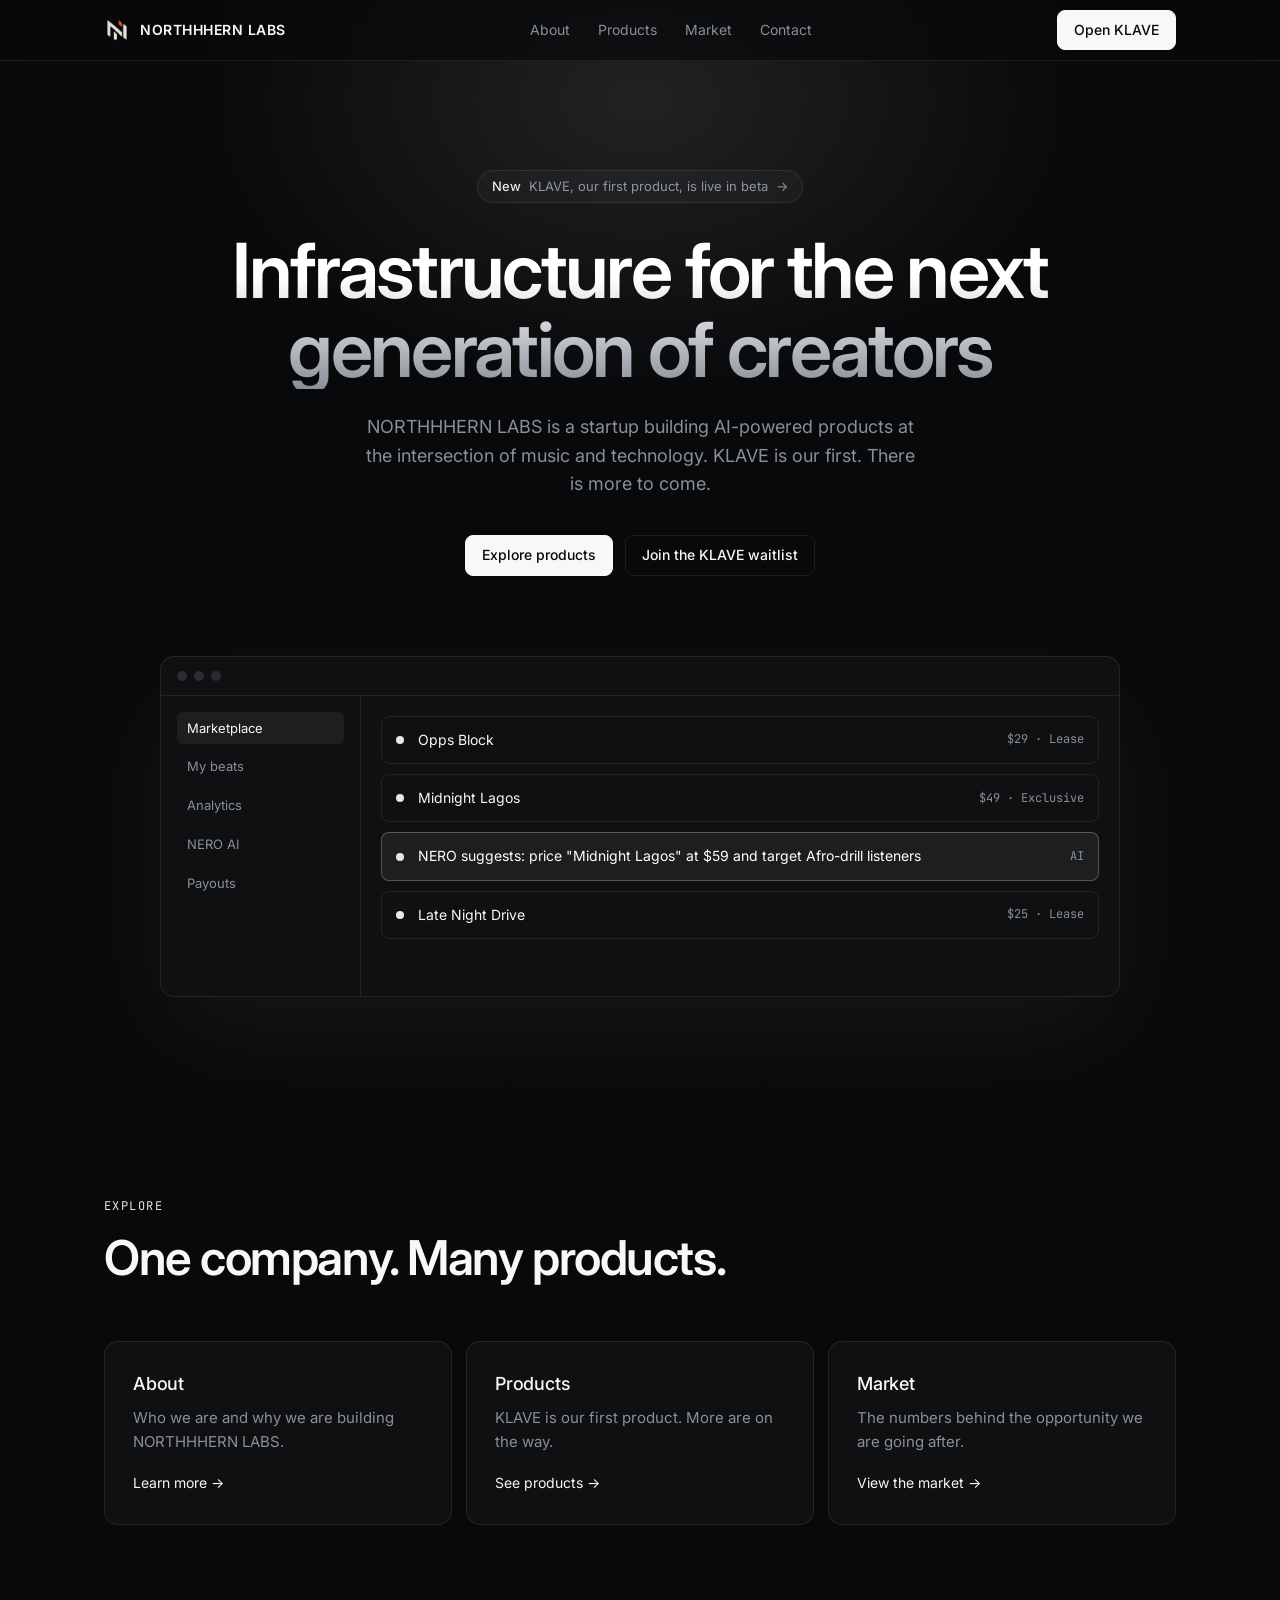
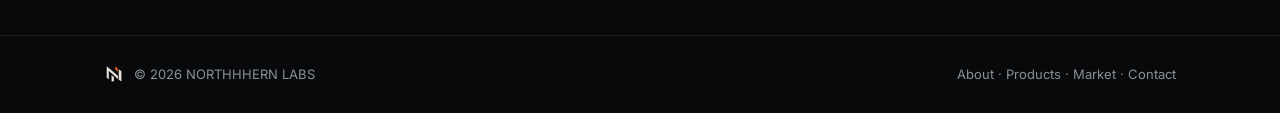
==== commit 5cc344b4: "Rename index-69.html to index.html" ====
--- a/index.html
+++ b/index.html
@@ -4,91 +4,21 @@
 <meta charset="UTF-8"/>
 <meta name="viewport" content="width=device-width, initial-scale=1"/>
 <title>NORTHHHERN LABS — The startup building infrastructure for creators</title>
+<link rel="icon" type="image/png" href="logo-mark.png"/>
 <meta property="og:image" content="logo.jpg"/>
 <meta name="description" content="NORTHHHERN LABS is a startup and the parent company behind KLAVE and the products to come."/>
-<link rel="icon" type="image/png" href="logo-mark.png"/>
 <link rel="preconnect" href="https://fonts.googleapis.com"/>
 <link rel="preconnect" href="https://fonts.gstatic.com" crossorigin/>
 <link href="https://fonts.googleapis.com/css2?family=Inter:wght@400;500;600&family=JetBrains+Mono:wght@400;500&display=swap" rel="stylesheet"/>
-<style>
-:root{--bg:#08090a;--panel:#0f1011;--line:rgba(255,255,255,.08);--text:#f7f8f8;--mute:#8a8f98;--acc:#3a3a3d;--acc2:#e6e6e6;
---F:'Inter',system-ui,sans-serif;--M:'JetBrains Mono',monospace}
-*{margin:0;padding:0;box-sizing:border-box}
-html{scroll-behavior:smooth}
-body{background:var(--bg);color:var(--text);font-family:var(--F);font-size:16px;line-height:1.6;-webkit-font-smoothing:antialiased;overflow-x:hidden}
-a{color:inherit;text-decoration:none}
-.wrap{max-width:1120px;margin:0 auto;padding:0 24px}
-/* nav */
-nav{position:fixed;top:0;left:0;right:0;z-index:50;background:rgba(8,9,10,.7);backdrop-filter:blur(14px);border-bottom:1px solid var(--line)}
-nav .wrap{height:60px;display:flex;align-items:center;justify-content:space-between}
-.logo{display:flex;align-items:center;gap:10px;font-weight:600;font-size:14px;letter-spacing:.5px}
-.logo img{width:26px;height:26px;object-fit:contain}
-.links{display:flex;gap:28px;font-size:14px;color:var(--mute)}
-.links a:hover{color:var(--text)}
-.btn{display:inline-flex;align-items:center;gap:8px;font-size:14px;font-weight:500;padding:8px 16px;border-radius:8px;border:1px solid var(--line);transition:.15s}
-.btn.p{background:var(--text);color:#08090a;border-color:var(--text)}
-.btn.p:hover{background:#d9dadb}
-.btn.g:hover{background:rgba(255,255,255,.06)}
-/* hero */
-.hero{position:relative;padding:170px 0 90px;text-align:center;overflow:hidden}
-.hero::before{content:"";position:absolute;top:-200px;left:50%;width:900px;height:600px;transform:translateX(-50%);background:radial-gradient(closest-side,rgba(255,255,255,.10),transparent);pointer-events:none}
-.pill{display:inline-flex;gap:8px;align-items:center;font-size:13px;color:var(--mute);padding:5px 14px;border:1px solid var(--line);border-radius:99px;background:rgba(255,255,255,.03);margin-bottom:28px}
-.pill b{color:var(--acc2);font-weight:500}
-h1{font-size:clamp(40px,7vw,76px);line-height:1.04;letter-spacing:-.035em;font-weight:600;background:linear-gradient(180deg,#fff 30%,#8a8f98);-webkit-background-clip:text;background-clip:text;color:transparent;max-width:880px;margin:0 auto 24px}
-.lead{max-width:560px;margin:0 auto 36px;color:var(--mute);font-size:18px}
-.cta{display:flex;gap:12px;justify-content:center;flex-wrap:wrap}
-/* mock */
-.mock{margin:80px auto 0;max-width:960px;border:1px solid var(--line);border-radius:14px;background:var(--panel);box-shadow:0 40px 120px rgba(255,255,255,.06);overflow:hidden;text-align:left}
-.bar{display:flex;gap:7px;padding:14px 16px;border-bottom:1px solid var(--line)}
-.bar span{width:10px;height:10px;border-radius:50%;background:#2a2c2f}
-.mbody{display:grid;grid-template-columns:200px 1fr;min-height:300px}
-.side{border-right:1px solid var(--line);padding:16px;font-size:13px;color:var(--mute);display:flex;flex-direction:column;gap:6px}
-.side div{padding:6px 10px;border-radius:6px}
-.side .on{background:rgba(255,255,255,.06);color:var(--text)}
-.main{padding:20px;display:flex;flex-direction:column;gap:10px}
-.row{display:flex;align-items:center;gap:14px;padding:12px 14px;border:1px solid var(--line);border-radius:8px;font-size:14px}
-.row em{font-style:normal;font-family:var(--M);font-size:12px;color:var(--mute);margin-left:auto}
-.dot{width:8px;height:8px;border-radius:50%;background:var(--acc2)}
-.ai{border-color:rgba(255,255,255,.25);background:rgba(255,255,255,.06);color:#fff}
-/* sections */
-section{padding:110px 0}
-.lab{font-family:var(--M);font-size:12px;color:var(--acc2);text-transform:uppercase;letter-spacing:.12em;margin-bottom:16px;display:block}
-h2{font-size:clamp(30px,4.5vw,48px);letter-spacing:-.03em;line-height:1.1;font-weight:600;max-width:640px}
-.sub{color:var(--mute);margin-top:16px;max-width:520px}
-.bento{display:grid;grid-template-columns:repeat(3,1fr);gap:14px;margin-top:56px}
-.card{background:var(--panel);border:1px solid var(--line);border-radius:14px;padding:28px;transition:.2s}
-.card:hover{border-color:rgba(255,255,255,.18);transform:translateY(-2px)}
-.card.w2{grid-column:span 2}
-.card h3{font-size:18px;font-weight:500;margin-bottom:8px;letter-spacing:-.01em}
-.card p{color:var(--mute);font-size:15px}
-.tag{display:inline-block;font-family:var(--M);font-size:11px;padding:3px 10px;border-radius:99px;border:1px solid var(--line);color:var(--acc2);margin-bottom:18px}
-.feat{list-style:none;margin:18px 0 24px;display:grid;gap:8px;font-size:14px;color:var(--mute)}
-.feat li::before{content:"✓";color:var(--acc2);margin-right:10px}
-.stats{display:grid;grid-template-columns:repeat(4,1fr);gap:1px;background:var(--line);border:1px solid var(--line);border-radius:14px;overflow:hidden;margin-top:56px}
-.stats div{background:var(--bg);padding:32px 24px}
-.stats b{display:block;font-size:40px;letter-spacing:-.03em;font-weight:600;background:linear-gradient(180deg,#fff,#8a8f98);-webkit-background-clip:text;background-clip:text;color:transparent}
-.stats span{font-size:13px;color:var(--mute)}
-.person{display:flex;gap:18px;align-items:center;margin-top:48px}
-.av{width:56px;height:56px;border-radius:50%;background:linear-gradient(135deg,#fff,#5a5a5e);color:#08090a;display:grid;place-items:center;font-weight:600;font-size:20px}
-.end{text-align:center;position:relative;overflow:hidden}
-.end::before{content:"";position:absolute;bottom:-300px;left:50%;width:800px;height:500px;transform:translateX(-50%);background:radial-gradient(closest-side,rgba(255,255,255,.08),transparent)}
-.end h2{margin:0 auto}.end .sub{margin:16px auto 32px}
-.soc{display:flex;gap:22px;justify-content:center;margin-top:36px;font-size:14px;color:var(--mute);flex-wrap:wrap;position:relative}
-.soc a:hover{color:var(--text)}
-footer{border-top:1px solid var(--line);padding:28px 0;font-size:13px;color:var(--mute)}
-footer .wrap{display:flex;justify-content:space-between;flex-wrap:wrap;gap:12px}
-.rv{opacity:0;transform:translateY(16px);transition:.7s}
-.rv.in{opacity:1;transform:none}
-@media(max-width:760px){.links{display:none}.bento{grid-template-columns:1fr}.card.w2{grid-column:auto}.stats{grid-template-columns:1fr 1fr}.mbody{grid-template-columns:1fr}.side{display:none}.hero{padding-top:130px}section{padding:80px 0}}
-</style>
+<link rel="stylesheet" href="style.css"/>
 </head>
 <body>
 <nav><div class="wrap">
-  <a class="logo" href="#"><img src="logo-mark.png" alt=""/>NORTHHHERN LABS</a>
-  <div class="links"><a href="#about">About</a><a href="#products">Products</a><a href="#music">Music</a><a href="#market">Market</a><a href="#contact">Contact</a></div>
+  <a class="logo" href="index.html"><img src="logo-mark.png" alt=""/>NORTHHHERN LABS</a>
+  <div class="links"><a href="about.html">About</a><a href="products.html">Products</a><a href="market.html">Market</a><a href="contact.html">Contact</a></div>
   <a class="btn p" href="https://nero-ai.xyz" target="_blank" rel="noopener">Open KLAVE</a>
+  <button class="burger" aria-label="Menu">☰</button>
 </div></nav>
-
 <header class="hero"><div class="wrap">
   <div class="pill"><b>New</b> KLAVE, our first product, is live in beta <span>→</span></div>
   <h1>Infrastructure for the next generation of creators</h1>
@@ -110,103 +40,16 @@
     </div>
   </div>
 </div></header>
-
-<section id="about"><div class="wrap rv">
-  <span class="lab">About</span>
-  <h2>Music generates billions. Creators capture almost none.</h2>
-  <p class="sub">NORTHHHERN LABS was founded by Benedict, a music producer, recording artist and certified software developer (TS Academy) from Cross River State, Nigeria. We are building a company, not a single app. Every product starts from a problem we've lived ourselves.</p>
+<section><div class="wrap rv">
+  <span class="lab">Explore</span>
+  <h2>One company. Many products.</h2>
   <div class="bento">
-    <div class="card"><h3>Music first</h3><p>We are producers and artists before we are developers. Every product starts from the creative process.</p></div>
-    <div class="card"><h3>Global by design</h3><p>Born in Africa, built for creators everywhere. Our products work for anyone, anywhere.</p></div>
-    <div class="card"><h3>Culture forward</h3><p>We don't chase trends. We build at the edges of what's coming next in sound and technology.</p></div>
+    <a class="card go" href="about.html"><h3>About</h3><p>Who we are and why we are building NORTHHHERN LABS.</p><span class="arrow">Learn more →</span></a>
+    <a class="card go" href="products.html"><h3>Products</h3><p>KLAVE is our first product. More are on the way.</p><span class="arrow">See products →</span></a>
+    <a class="card go" href="market.html"><h3>Market</h3><p>The numbers behind the opportunity we are going after.</p><span class="arrow">View the market →</span></a>
   </div>
 </div></section>
-
-<section id="products" style="padding-top:0"><div class="wrap rv">
-  <span class="lab">Products</span>
-  <h2>One company. Many products.</h2>
-  <p class="sub">KLAVE is the first product from NORTHHHERN LABS. It will not be the last.</p>
-  <div class="bento">
-    <div class="card w2">
-      <span class="tag">FIRST PRODUCT · BETA</span>
-      <h3 style="font-size:26px">KLAVE</h3>
-      <p>The first AI-native beat marketplace built for producers everywhere. Sell beats globally, with NERO, a built-in AI assistant for pricing, audience targeting and platform strategy.</p>
-      <ul class="feat"><li>Beat uploads with fast audio storage</li><li>NERO AI for pricing and audience targeting</li><li>Producer profiles and analytics dashboard</li><li>Installable PWA on any device</li></ul>
-      <div class="cta" style="justify-content:flex-start">
-        <a class="btn p" href="https://nero-ai.xyz" target="_blank" rel="noopener">Try the beta</a>
-        <a class="btn g" href="https://splicewaitlist.vercel.app" target="_blank" rel="noopener">Join waitlist</a>
-      </div>
-    </div>
-    <div class="card">
-      <span class="tag">Coming soon</span>
-      <h3>More to come</h3>
-      <p>Our next products are in early development. Built for creators everywhere, powered by AI. Stay connected to see what's next.</p>
-      <a class="btn g" href="#contact" style="margin-top:24px">Get notified</a>
-    </div>
-  </div>
-  <div class="stats">
-    <div><b>2026</b><span>Founded</span></div><div><b>1</b><span>Product live</span></div><div><b>1</b><span>Founder</span></div><div><b>∞</b><span>More to come</span></div>
-  </div>
-</div></section>
-
-<section id="music" style="background:var(--panel);border-block:1px solid var(--line)"><div class="wrap rv">
-  <span class="lab">Music</span>
-  <h2>Northhh</h2>
-  <p class="sub">Benedict records and produces as Northhh: a cinematic, dark and melancholic sound built for late nights and raw emotion.</p>
-  <div class="cta" style="justify-content:flex-start;margin-top:28px">
-    <a class="btn p" href="https://audiomack.com/northhh" target="_blank" rel="noopener">Audiomack</a>
-    <a class="btn g" href="https://on.soundcloud.com/MUBr6jT01VvJ7oRetq" target="_blank" rel="noopener">SoundCloud</a>
-  </div>
-  <div class="person"><div class="av">B</div><div><div style="font-weight:500">Benedict Patrick</div><div style="color:var(--mute);font-size:14px">Founder & CEO · Producer · Developer · Artist</div></div></div>
-</div></section>
-
-<section id="market"><div class="wrap rv">
-  <span class="lab">Market opportunity</span>
-  <h2>A huge market, and a wide-open gap</h2>
-  <p class="sub">The global market is large and growing. The creators powering it are underserved.</p>
-  <span class="lab" style="margin-top:48px">Global</span>
-  <div class="stats" style="margin-top:0">
-    <div><b>$31.7B</b><span>Global recorded music revenue, 2025</span></div>
-    <div><b>837M</b><span>Paid music subscription accounts worldwide</span></div>
-    <div><b>69.6%</b><span>Of revenue now comes from streaming</span></div>
-    <div><b>11</b><span>Straight years of industry growth</span></div>
-  </div>
-  <p style="font-size:12px;color:var(--mute);margin-top:10px">Source: IFPI Global Music Report 2026</p>
-  <div class="stats">
-    <div><b>$400M+</b><span>Paid to creators by BeatStars, the leading beat marketplace</span></div>
-    <div><b>11M+</b><span>Beats listed on BeatStars</span></div>
-    <div><b>200+</b><span>Territories BeatStars serves</span></div>
-    <div><b>+15.2%</b><span>Sub-Saharan Africa revenue growth, 2025</span></div>
-  </div>
-  <p style="font-size:12px;color:var(--mute);margin-top:10px">Sources: Music Business Worldwide, IFPI</p>
-  <span class="lab" style="margin-top:56px">The gap</span>
-  <div class="stats" style="margin-top:0">
-    <div><b>500M+</b><span>African music consumers</span></div>
-    <div><b>&lt;0.4%</b><span>Share of global revenue from sub-Saharan Africa ($120M)</span></div>
-    <div><b>0</b><span>AI-native beat marketplaces in Africa</span></div>
-    <div><b>1st</b><span>KLAVE, our first product</span></div>
-  </div>
-  <p class="sub" style="max-width:600px;margin-top:40px">The beat marketplace is a proven model. Yet no platform is built for producers in emerging markets, with local payment infrastructure and AI tooling designed for them. <span style="color:var(--text)">That is the gap KLAVE, our first product, fills.</span></p>
-</div></section>
-
-<section class="end" id="contact" style="border-top:1px solid var(--line)"><div class="wrap rv">
-  <span class="lab">Contact</span>
-  <h2>Work with us</h2>
-  <p class="sub">Investment inquiries, partnerships, press and bookings.</p>
-  <a class="btn p" href="mailto:Northhhbookings@gmail.com">Northhhbookings@gmail.com</a>
-  <div class="soc">
-    <a href="https://twitter.com/NORTHHHERNLABS" target="_blank" rel="noopener">X / Twitter</a>
-    <a href="https://www.linkedin.com/in/benedict-patrick" target="_blank" rel="noopener">LinkedIn</a>
-    <a href="https://github.com/beatsbynorth21" target="_blank" rel="noopener">GitHub</a>
-    <a href="https://www.tiktok.com/@Northhh_zzz" target="_blank" rel="noopener">TikTok</a>
-  </div>
-</div></section>
-
-<footer><div class="wrap"><span style="display:flex;align-items:center;gap:10px"><img src="logo-mark.png" alt="" width="20" height="20"/>© 2026 NORTHHHERN LABS</span><span><a href="https://nero-ai.xyz" target="_blank" rel="noopener">KLAVE</a> · <a href="mailto:Northhhbookings@gmail.com">Contact</a></span></div></footer>
-
-<script>
-const io=new IntersectionObserver(e=>e.forEach(x=>{if(x.isIntersecting){x.target.classList.add('in');io.unobserve(x.target)}}),{threshold:.12});
-document.querySelectorAll('.rv').forEach(el=>io.observe(el));
-</script>
+<footer><div class="wrap"><span style="display:flex;align-items:center;gap:10px"><img src="logo-mark.png" alt="" width="20" height="20"/>© 2026 NORTHHHERN LABS</span><span><a href="about.html">About</a> · <a href="products.html">Products</a> · <a href="market.html">Market</a> · <a href="contact.html">Contact</a></span></div></footer>
+<script src="script.js"></script>
 </body>
 </html>
--- a/style.css
+++ b/style.css
@@ -0,0 +1,76 @@
+:root{--bg:#08090a;--panel:#0f1011;--line:rgba(255,255,255,.08);--text:#f7f8f8;--mute:#8a8f98;--acc:#3a3a3d;--acc2:#e6e6e6;
+--F:'Inter',system-ui,sans-serif;--M:'JetBrains Mono',monospace}
+*{margin:0;padding:0;box-sizing:border-box}
+html{scroll-behavior:smooth}
+body{background:var(--bg);color:var(--text);font-family:var(--F);font-size:16px;line-height:1.6;-webkit-font-smoothing:antialiased;overflow-x:hidden}
+a{color:inherit;text-decoration:none}
+.wrap{max-width:1120px;margin:0 auto;padding:0 24px}
+/* nav */
+nav{position:fixed;top:0;left:0;right:0;z-index:50;background:rgba(8,9,10,.7);backdrop-filter:blur(14px);border-bottom:1px solid var(--line)}
+nav .wrap{height:60px;display:flex;align-items:center;justify-content:space-between}
+.logo{display:flex;align-items:center;gap:10px;font-weight:600;font-size:14px;letter-spacing:.5px}
+.logo img{width:26px;height:26px;object-fit:contain}
+.links{display:flex;gap:28px;font-size:14px;color:var(--mute)}
+.links a:hover{color:var(--text)}
+.btn{display:inline-flex;align-items:center;gap:8px;font-size:14px;font-weight:500;padding:8px 16px;border-radius:8px;border:1px solid var(--line);transition:.15s}
+.btn.p{background:var(--text);color:#08090a;border-color:var(--text)}
+.btn.p:hover{background:#d9dadb}
+.btn.g:hover{background:rgba(255,255,255,.06)}
+/* hero */
+.hero{position:relative;padding:170px 0 90px;text-align:center;overflow:hidden}
+.hero::before{content:"";position:absolute;top:-200px;left:50%;width:900px;height:600px;transform:translateX(-50%);background:radial-gradient(closest-side,rgba(255,255,255,.10),transparent);pointer-events:none}
+.pill{display:inline-flex;gap:8px;align-items:center;font-size:13px;color:var(--mute);padding:5px 14px;border:1px solid var(--line);border-radius:99px;background:rgba(255,255,255,.03);margin-bottom:28px}
+.pill b{color:var(--acc2);font-weight:500}
+h1{font-size:clamp(40px,7vw,76px);line-height:1.04;letter-spacing:-.035em;font-weight:600;background:linear-gradient(180deg,#fff 30%,#8a8f98);-webkit-background-clip:text;background-clip:text;color:transparent;max-width:880px;margin:0 auto 24px}
+.lead{max-width:560px;margin:0 auto 36px;color:var(--mute);font-size:18px}
+.cta{display:flex;gap:12px;justify-content:center;flex-wrap:wrap}
+/* mock */
+.mock{margin:80px auto 0;max-width:960px;border:1px solid var(--line);border-radius:14px;background:var(--panel);box-shadow:0 40px 120px rgba(255,255,255,.06);overflow:hidden;text-align:left}
+.bar{display:flex;gap:7px;padding:14px 16px;border-bottom:1px solid var(--line)}
+.bar span{width:10px;height:10px;border-radius:50%;background:#2a2c2f}
+.mbody{display:grid;grid-template-columns:200px 1fr;min-height:300px}
+.side{border-right:1px solid var(--line);padding:16px;font-size:13px;color:var(--mute);display:flex;flex-direction:column;gap:6px}
+.side div{padding:6px 10px;border-radius:6px}
+.side .on{background:rgba(255,255,255,.06);color:var(--text)}
+.main{padding:20px;display:flex;flex-direction:column;gap:10px}
+.row{display:flex;align-items:center;gap:14px;padding:12px 14px;border:1px solid var(--line);border-radius:8px;font-size:14px}
+.row em{font-style:normal;font-family:var(--M);font-size:12px;color:var(--mute);margin-left:auto}
+.dot{width:8px;height:8px;border-radius:50%;background:var(--acc2)}
+.ai{border-color:rgba(255,255,255,.25);background:rgba(255,255,255,.06);color:#fff}
+/* sections */
+section{padding:110px 0}
+.lab{font-family:var(--M);font-size:12px;color:var(--acc2);text-transform:uppercase;letter-spacing:.12em;margin-bottom:16px;display:block}
+h2{font-size:clamp(30px,4.5vw,48px);letter-spacing:-.03em;line-height:1.1;font-weight:600;max-width:640px}
+.sub{color:var(--mute);margin-top:16px;max-width:520px}
+.bento{display:grid;grid-template-columns:repeat(3,1fr);gap:14px;margin-top:56px}
+.card{background:var(--panel);border:1px solid var(--line);border-radius:14px;padding:28px;transition:.2s}
+.card:hover{border-color:rgba(255,255,255,.18);transform:translateY(-2px)}
+.card.w2{grid-column:span 2}
+.card h3{font-size:18px;font-weight:500;margin-bottom:8px;letter-spacing:-.01em}
+.card p{color:var(--mute);font-size:15px}
+.tag{display:inline-block;font-family:var(--M);font-size:11px;padding:3px 10px;border-radius:99px;border:1px solid var(--line);color:var(--acc2);margin-bottom:18px}
+.feat{list-style:none;margin:18px 0 24px;display:grid;gap:8px;font-size:14px;color:var(--mute)}
+.feat li::before{content:"✓";color:var(--acc2);margin-right:10px}
+.stats{display:grid;grid-template-columns:repeat(4,1fr);gap:1px;background:var(--line);border:1px solid var(--line);border-radius:14px;overflow:hidden;margin-top:56px}
+.stats div{background:var(--bg);padding:32px 24px}
+.stats b{display:block;font-size:40px;letter-spacing:-.03em;font-weight:600;background:linear-gradient(180deg,#fff,#8a8f98);-webkit-background-clip:text;background-clip:text;color:transparent}
+.stats span{font-size:13px;color:var(--mute)}
+.person{display:flex;gap:18px;align-items:center;margin-top:48px}
+.av{width:56px;height:56px;border-radius:50%;background:linear-gradient(135deg,#fff,#5a5a5e);color:#08090a;display:grid;place-items:center;font-weight:600;font-size:20px}
+.end{text-align:center;position:relative;overflow:hidden}
+.end::before{content:"";position:absolute;bottom:-300px;left:50%;width:800px;height:500px;transform:translateX(-50%);background:radial-gradient(closest-side,rgba(255,255,255,.08),transparent)}
+.end h2{margin:0 auto}.end .sub{margin:16px auto 32px}
+.soc{display:flex;gap:22px;justify-content:center;margin-top:36px;font-size:14px;color:var(--mute);flex-wrap:wrap;position:relative}
+.soc a:hover{color:var(--text)}
+footer{border-top:1px solid var(--line);padding:28px 0;font-size:13px;color:var(--mute)}
+footer .wrap{display:flex;justify-content:space-between;flex-wrap:wrap;gap:12px}
+.rv{opacity:0;transform:translateY(16px);transition:.7s}
+.rv.in{opacity:1;transform:none}
+@media(max-width:760px){.links{display:none}.bento{grid-template-columns:1fr}.card.w2{grid-column:auto}.stats{grid-template-columns:1fr 1fr}.mbody{grid-template-columns:1fr}.side{display:none}.hero{padding-top:130px}section{padding:80px 0}}
+
+.burger{display:none;background:none;border:1px solid var(--line);color:var(--text);border-radius:8px;width:38px;height:38px;font-size:18px;cursor:pointer}
+.links a.active{color:var(--text)}
+.first{padding-top:150px!important}
+.go{display:block}
+.go .arrow{display:inline-block;margin-top:18px;font-size:14px;color:var(--text)}
+@media(max-width:760px){.burger{display:block}.links{display:none;position:absolute;top:60px;left:0;right:0;flex-direction:column;gap:0;background:rgba(8,9,10,.97);border-bottom:1px solid var(--line);padding:8px 24px 16px}.links.open{display:flex}.links a{padding:12px 0;border-bottom:1px solid var(--line)}nav .btn.p{display:none}.first{padding-top:110px!important}}
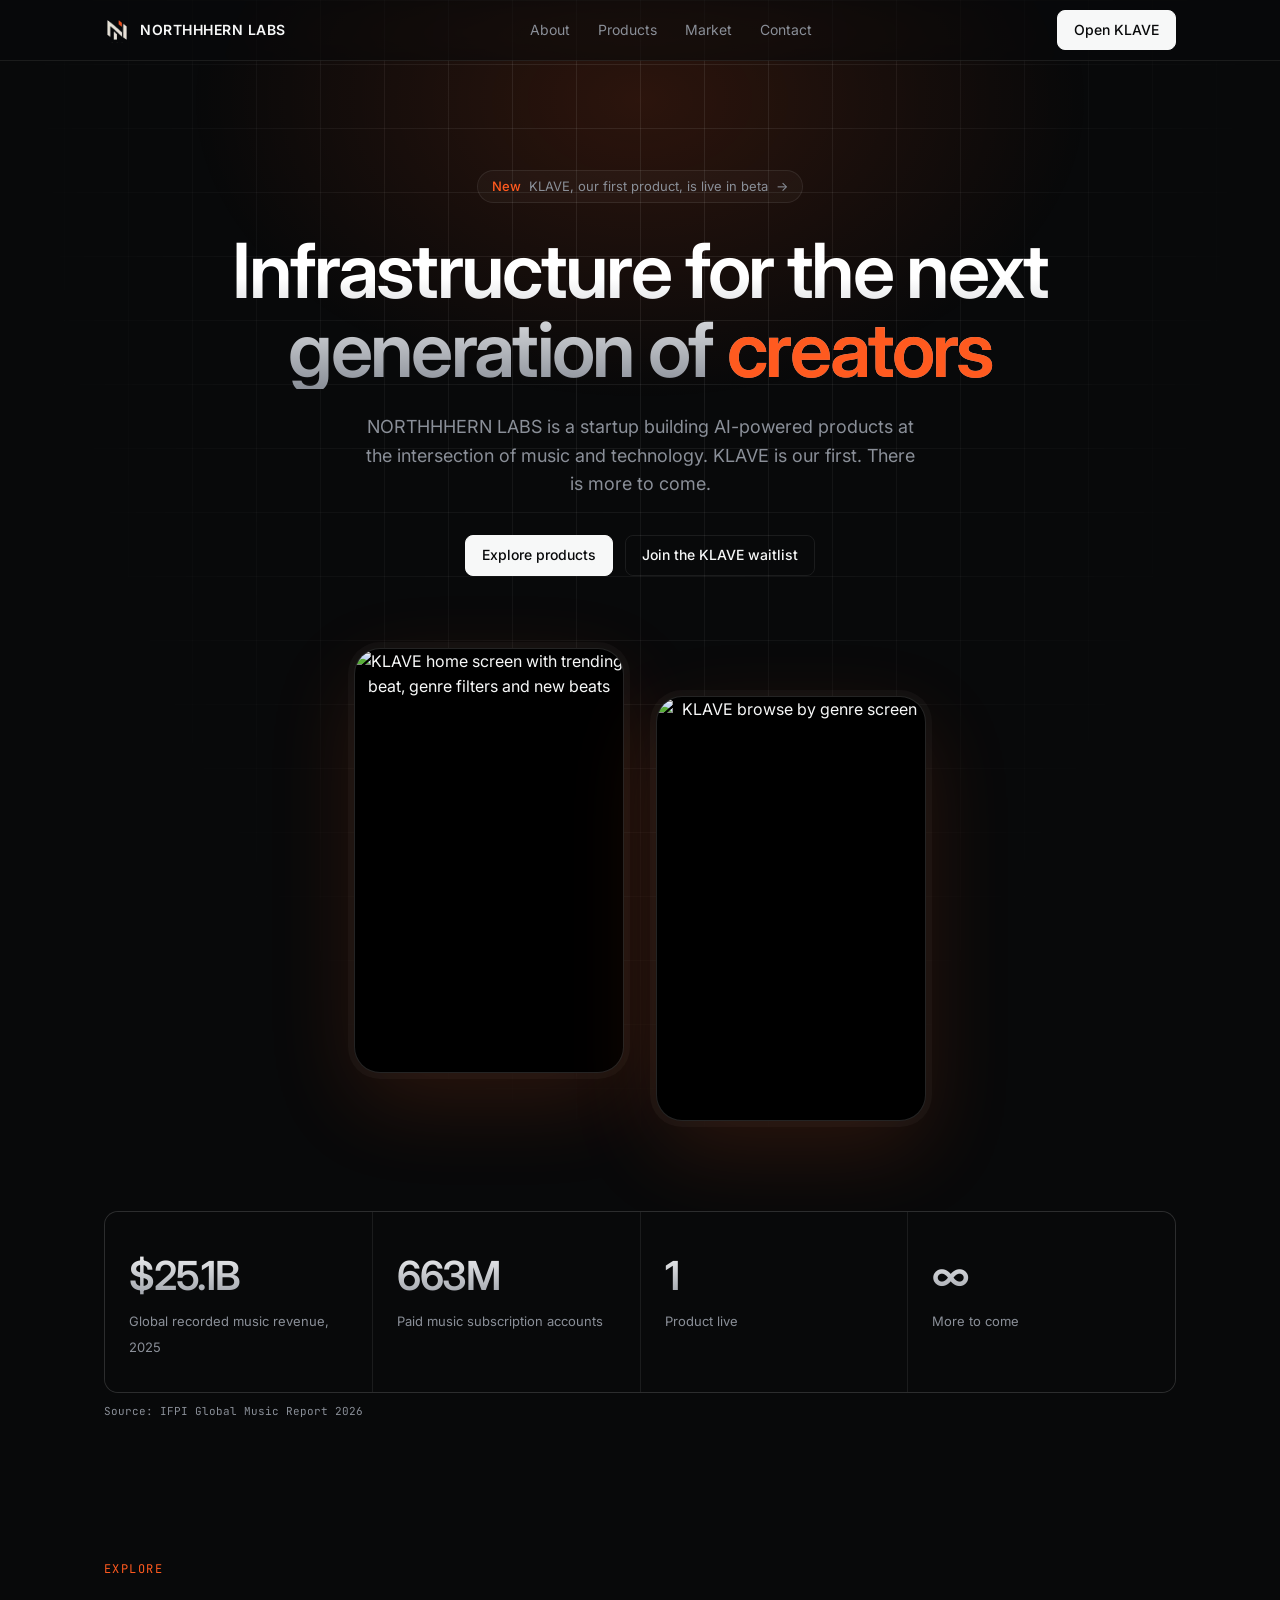
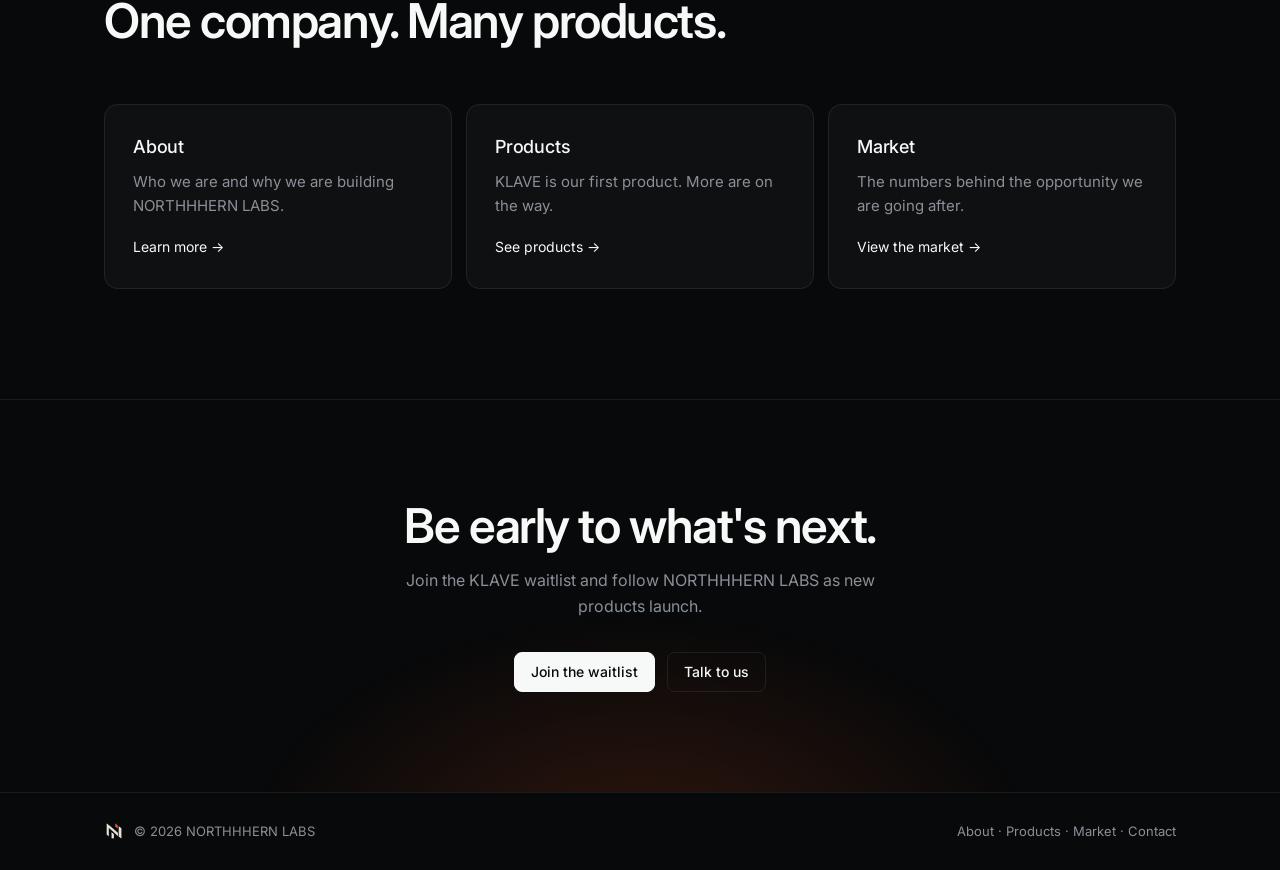
==== commit 19c0b721: "Rename index-119.html to index.html" ====
--- a/index.html
+++ b/index.html
@@ -5,7 +5,12 @@
 <meta name="viewport" content="width=device-width, initial-scale=1"/>
 <title>NORTHHHERN LABS — The startup building infrastructure for creators</title>
 <link rel="icon" type="image/png" href="logo-mark.png"/>
-<meta property="og:image" content="logo.jpg"/>
+<meta property="og:type" content="website"/>
+<meta property="og:title" content="NORTHHHERN LABS — The startup building infrastructure for creators"/>
+<meta property="og:description" content="NORTHHHERN LABS is a startup and the parent company behind KLAVE and the products to come."/>
+<meta property="og:url" content="https://northhhernlabs.vercel.app/index.html"/>
+<meta property="og:image" content="https://northhhernlabs.vercel.app/logo.jpg"/>
+<meta name="twitter:card" content="summary"/>
 <meta name="description" content="NORTHHHERN LABS is a startup and the parent company behind KLAVE and the products to come."/>
 <link rel="preconnect" href="https://fonts.googleapis.com"/>
 <link rel="preconnect" href="https://fonts.gstatic.com" crossorigin/>
@@ -21,25 +26,21 @@
 </div></nav>
 <header class="hero"><div class="wrap">
   <div class="pill"><b>New</b> KLAVE, our first product, is live in beta <span>→</span></div>
-  <h1>Infrastructure for the next generation of creators</h1>
+  <h1>Infrastructure for the next generation of <span class="rot">creators</span></h1>
   <p class="lead">NORTHHHERN LABS is a startup building AI-powered products at the intersection of music and technology. KLAVE is our first. There is more to come.</p>
   <div class="cta">
-    <a class="btn p" href="#products">Explore products</a>
+    <a class="btn p" href="products.html">Explore products</a>
     <a class="btn g" href="https://splicewaitlist.vercel.app" target="_blank" rel="noopener">Join the KLAVE waitlist</a>
   </div>
-  <div class="mock rv">
-    <div class="bar"><span></span><span></span><span></span></div>
-    <div class="mbody">
-      <div class="side"><div class="on">Marketplace</div><div>My beats</div><div>Analytics</div><div>NERO AI</div><div>Payouts</div></div>
-      <div class="main">
-        <div class="row"><span class="dot"></span>Opps Block<em>$29 · Lease</em></div>
-        <div class="row"><span class="dot"></span>Midnight Lagos<em>$49 · Exclusive</em></div>
-        <div class="row ai"><span class="dot"></span>NERO suggests: price "Midnight Lagos" at $59 and target Afro-drill listeners<em>AI</em></div>
-        <div class="row"><span class="dot"></span>Late Night Drive<em>$25 · Lease</em></div>
-      </div>
-    </div>
+  <div class="phones rv">
+    <div class="phone"><img src="klave-home.jpg" width="540" height="854" alt="KLAVE home screen with trending beat, genre filters and new beats"/></div>
+    <div class="phone"><img src="klave-browse.jpg" width="540" height="854" alt="KLAVE browse by genre screen"/></div>
   </div>
 </div></header>
+<section style="padding:0 0 30px"><div class="wrap rv">
+  <div class="stats" style="margin-top:0"><div><b>$31.7B</b><span>Global recorded music revenue, 2025</span></div><div><b>837M</b><span>Paid music subscription accounts</span></div><div><b>1</b><span>Product live</span></div><div><b>∞</b><span>More to come</span></div></div>
+  <p class="cap" style="margin-top:10px">Source: IFPI Global Music Report 2026</p>
+</div></section>
 <section><div class="wrap rv">
   <span class="lab">Explore</span>
   <h2>One company. Many products.</h2>
@@ -49,6 +50,11 @@
     <a class="card go" href="market.html"><h3>Market</h3><p>The numbers behind the opportunity we are going after.</p><span class="arrow">View the market →</span></a>
   </div>
 </div></section>
+<section class="band"><div class="wrap rv">
+  <h2>Be early to what's next.</h2>
+  <p class="sub">Join the KLAVE waitlist and follow NORTHHHERN LABS as new products launch.</p>
+  <div class="cta"><a class="btn p" href="https://splicewaitlist.vercel.app" target="_blank" rel="noopener">Join the waitlist</a><a class="btn g" href="contact.html">Talk to us</a></div>
+</div></section>
 <footer><div class="wrap"><span style="display:flex;align-items:center;gap:10px"><img src="logo-mark.png" alt="" width="20" height="20"/>© 2026 NORTHHHERN LABS</span><span><a href="about.html">About</a> · <a href="products.html">Products</a> · <a href="market.html">Market</a> · <a href="contact.html">Contact</a></span></div></footer>
 <script src="script.js"></script>
 </body>
--- a/style.css
+++ b/style.css
@@ -74,3 +74,53 @@
 .go{display:block}
 .go .arrow{display:inline-block;margin-top:18px;font-size:14px;color:var(--text)}
 @media(max-width:760px){.burger{display:block}.links{display:none;position:absolute;top:60px;left:0;right:0;flex-direction:column;gap:0;background:rgba(8,9,10,.97);border-bottom:1px solid var(--line);padding:8px 24px 16px}.links.open{display:flex}.links a{padding:12px 0;border-bottom:1px solid var(--line)}nav .btn.p{display:none}.first{padding-top:110px!important}}
+
+/* --- v3 polish --- */
+:root{--o:#ff5a1f}
+::selection{background:var(--o);color:#fff}
+:focus-visible{outline:2px solid var(--o);outline-offset:3px}
+body{animation:fin .6s ease both}
+@keyframes fin{from{opacity:0}to{opacity:1}}
+.lab{color:var(--o)}
+.pill b{color:var(--o)}
+.dot{background:var(--o)}
+.feat li::before{color:var(--o)}
+.btn.p:hover{background:var(--o);border-color:var(--o);color:#fff}
+.btn.p{box-shadow:0 0 0 0 rgba(255,90,31,0)}
+.btn.p:hover{box-shadow:0 8px 30px rgba(255,90,31,.35)}
+.row.ai{border-color:rgba(255,90,31,.4);background:rgba(255,90,31,.07);color:#ffd9cc}
+.hero::before{background:radial-gradient(closest-side,rgba(255,90,31,.15),transparent)}
+.hero::after{content:"";position:absolute;inset:0;background-image:linear-gradient(var(--line) 1px,transparent 1px),linear-gradient(90deg,var(--line) 1px,transparent 1px);background-size:64px 64px;-webkit-mask-image:radial-gradient(ellipse at 50% 0%,#000 15%,transparent 70%);mask-image:radial-gradient(ellipse at 50% 0%,#000 15%,transparent 70%);pointer-events:none}
+.hero .wrap{position:relative;z-index:1}
+.rot{color:var(--o);-webkit-text-fill-color:var(--o);transition:opacity .3s}
+.card{position:relative;overflow:hidden}
+.card::after{content:"";position:absolute;inset:0;background:radial-gradient(380px circle at var(--mx,50%) var(--my,50%),rgba(255,255,255,.07),transparent 45%);opacity:0;transition:opacity .3s;pointer-events:none}
+.card:hover::after{opacity:1}
+.card:hover{border-color:rgba(255,90,31,.45)}
+.cap{font-family:var(--M);font-size:11px;color:var(--mute);margin-top:6px}
+.tl{margin-top:48px;display:grid;gap:0;border-left:1px solid var(--line);margin-left:6px}
+.tl div{position:relative;padding:0 0 36px 28px}
+.tl i{position:absolute;left:-6px;top:6px;width:11px;height:11px;border-radius:50%;background:var(--bg);border:2px solid var(--o)}
+.tl b{display:block;font-weight:500}
+.tl p{color:var(--mute);font-size:15px}
+.band{text-align:center;border-top:1px solid var(--line);padding:100px 0;position:relative;overflow:hidden}
+.band::before{content:"";position:absolute;bottom:-320px;left:50%;width:800px;height:500px;transform:translateX(-50%);background:radial-gradient(closest-side,rgba(255,90,31,.16),transparent);pointer-events:none}
+.band .wrap{position:relative}
+.band h2{margin:0 auto}.band .sub{margin:16px auto 32px}
+.cf{max-width:520px;margin:40px auto 0;display:grid;gap:12px;text-align:left}
+.cf input,.cf select,.cf textarea{width:100%;background:var(--panel);border:1px solid var(--line);color:var(--text);border-radius:10px;padding:13px 14px;font:inherit;font-size:15px}
+.cf input:focus,.cf select:focus,.cf textarea:focus{outline:none;border-color:var(--o)}
+.cf .btn{justify-content:center;cursor:pointer;padding:12px}
+.nf{min-height:80vh;display:grid;place-items:center;text-align:center;padding:120px 24px}
+.nf b{display:block;font-size:clamp(90px,20vw,180px);letter-spacing:-.05em;line-height:1;background:linear-gradient(180deg,#fff,#3a3a3d);-webkit-background-clip:text;background-clip:text;color:transparent}
+@media(prefers-reduced-motion:reduce){*{animation:none!important;transition:none!important}.rv{opacity:1;transform:none}}
+
+.phones{display:flex;justify-content:center;gap:clamp(12px,3vw,32px);margin:72px auto 0;align-items:flex-start}
+.phone{width:min(44vw,270px);border:1px solid rgba(255,255,255,.14);border-radius:26px;overflow:hidden;background:#000;box-shadow:0 30px 90px rgba(255,90,31,.14),0 0 0 6px rgba(255,255,255,.03)}
+.phone img{display:block;width:100%;height:auto}
+.phones .phone:nth-child(2){margin-top:48px}
+.shots{display:flex;justify-content:center;gap:clamp(20px,5vw,56px);margin-top:56px;flex-wrap:wrap}
+.shots figure{width:min(100%,290px)}
+.shots figcaption{margin-top:16px;font-size:14px;color:var(--mute)}
+.shots figcaption b{display:block;color:var(--text);font-weight:500;margin-bottom:4px}
+@media(max-width:760px){.phones .phone:nth-child(2){margin-top:32px}}
